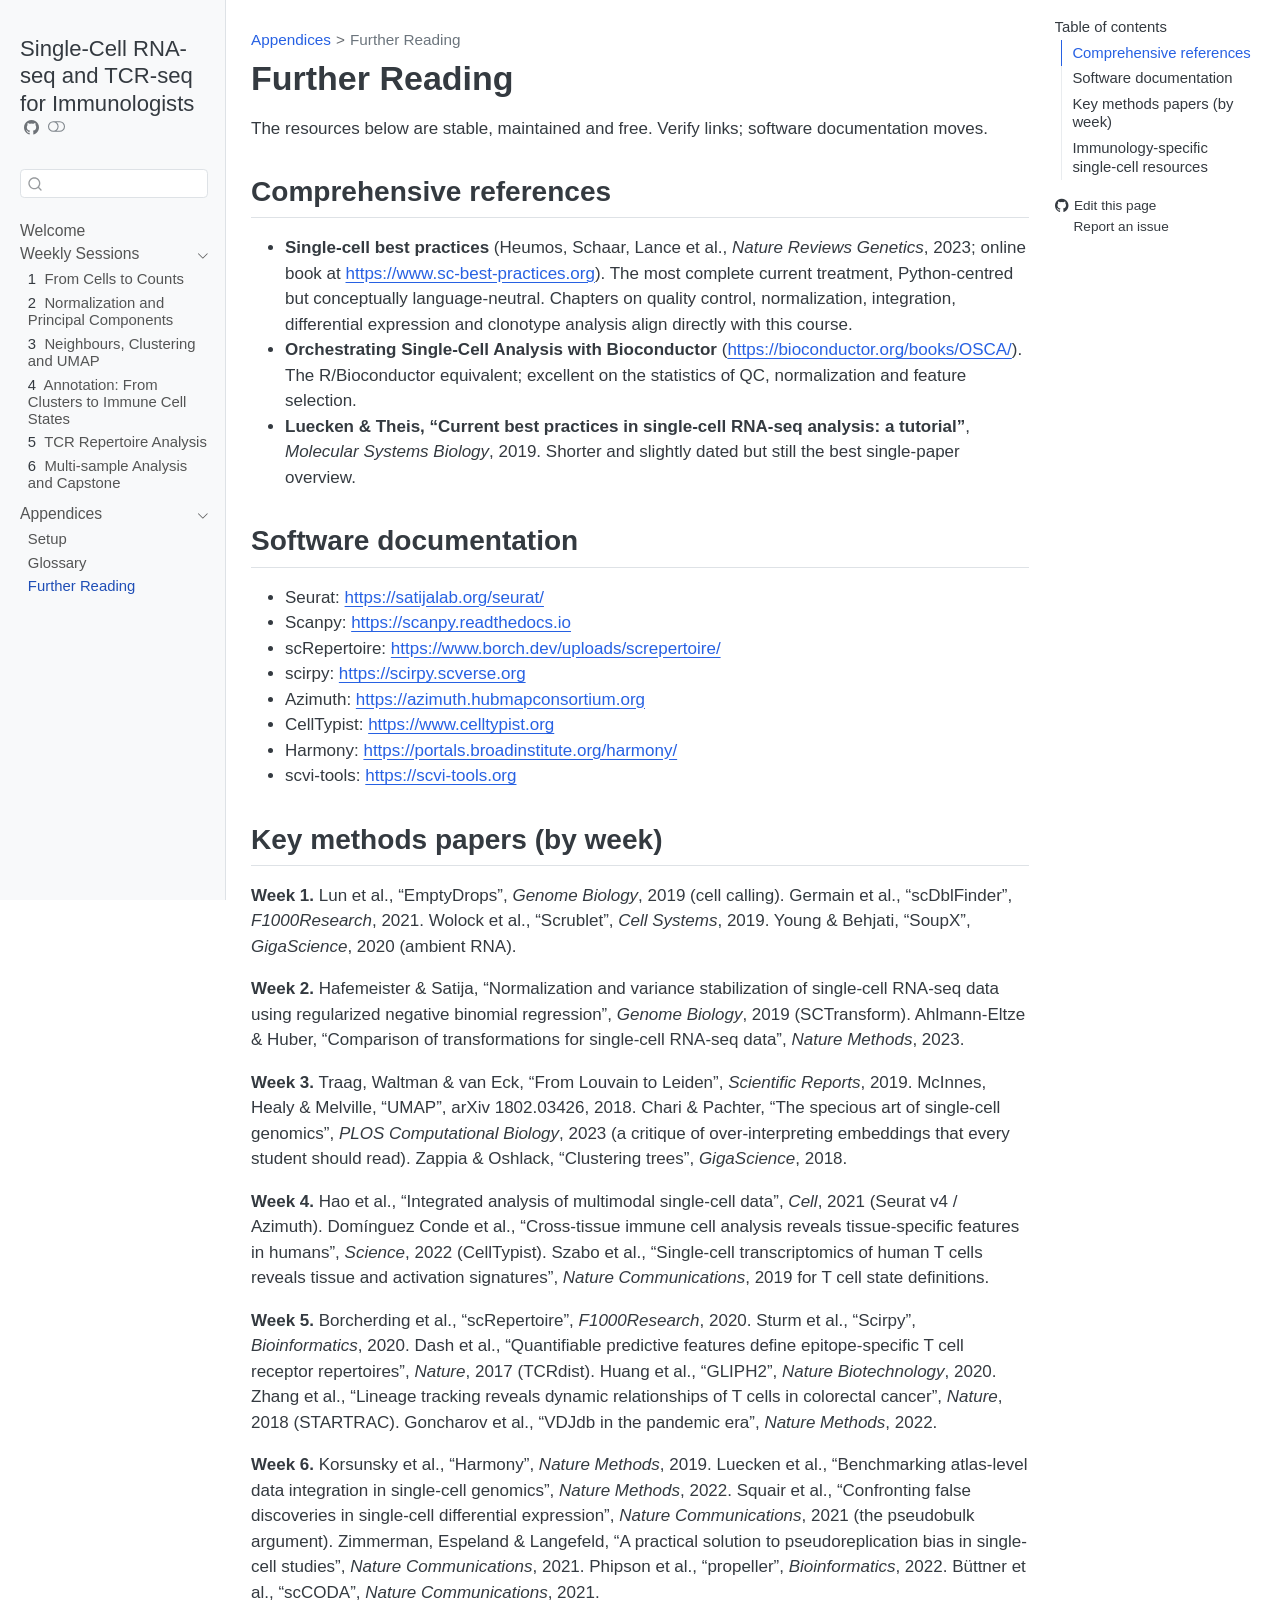
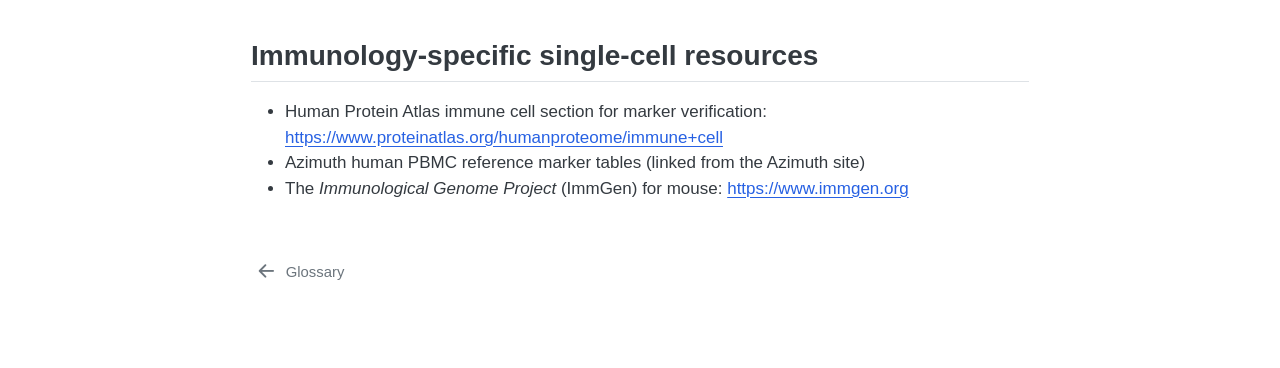
==== appendix/further-reading.html @ 572dcaf4 "Built site for gh-pages" ====
<!DOCTYPE html>
<html xmlns="http://www.w3.org/1999/xhtml" lang="en" xml:lang="en"><head>

<meta charset="utf-8">
<meta name="generator" content="quarto-1.10.18">

<meta name="viewport" content="width=device-width, initial-scale=1.0, user-scalable=yes">


<title>Further Reading – Single-Cell RNA-seq and TCR-seq for Immunologists</title>
<style>
/* Default styles provided by pandoc.
** See https://pandoc.org/MANUAL.html#variables-for-html for config info.
*/
span.smallcaps{font-variant: small-caps;}
div.columns{display: flex; gap: 1.5em;}
div.column{flex: auto;}
@media screen {
div.columns{gap: min(4vw, 1.5em);}
div.column{overflow-x: auto;}
}
div.hanging-indent{margin-left: 1.5em; text-indent: -1.5em;}
ul.task-list{list-style: none;}
ul.task-list li input[type="checkbox"] {
  width: 0.8em;
  margin: 0 0.8em 0.2em -1em; /* quarto-specific, see https://github.com/quarto-dev/quarto-cli/issues/4556 */ 
  vertical-align: middle;
}
</style>


<script src="../site_libs/quarto-nav/quarto-nav.js"></script>
<script src="../site_libs/quarto-nav/headroom.min.js"></script>
<script src="../site_libs/clipboard/clipboard.min.js"></script>
<script src="../site_libs/quarto-search/autocomplete.umd.js"></script>
<script src="../site_libs/quarto-search/fuse.min.js"></script>
<script src="../site_libs/quarto-search/quarto-search.js"></script>
<meta name="quarto:offset" content="../">
<link href="../appendix/glossary.html" rel="prev">
<script src="../site_libs/quarto-html/quarto.js" type="module"></script>
<script src="../site_libs/quarto-html/tabsets/tabsets.js" type="module"></script>
<script src="../site_libs/quarto-html/popper.min.js"></script>
<script src="../site_libs/quarto-html/tippy.umd.min.js"></script>
<script src="../site_libs/quarto-html/anchor.min.js"></script>
<link href="../site_libs/quarto-html/tippy.css" rel="stylesheet">
<link href="../site_libs/quarto-html/quarto-syntax-highlighting-64a204ab8560d761af7679ceaba22944.css" rel="stylesheet" class="quarto-color-scheme" id="quarto-text-highlighting-styles">
<link href="../site_libs/quarto-html/quarto-syntax-highlighting-dark-b85bc7c33db8c58e0ec93c3465666fed.css" rel="stylesheet" class="quarto-color-scheme quarto-color-alternate" id="quarto-text-highlighting-styles">
<link href="../site_libs/quarto-html/quarto-syntax-highlighting-64a204ab8560d761af7679ceaba22944.css" rel="stylesheet" class="quarto-color-scheme-extra" id="quarto-text-highlighting-styles">
<script src="../site_libs/bootstrap/bootstrap.min.js"></script>
<link href="../site_libs/bootstrap/bootstrap-icons.css" rel="stylesheet">
<link href="../site_libs/bootstrap/bootstrap-a7c133dbdb681b9925f99f0a4dd72014.min.css" rel="stylesheet" append-hash="true" class="quarto-color-scheme" id="quarto-bootstrap" data-mode="light">
<link href="../site_libs/bootstrap/bootstrap-dark-d61a377e5207762d35dd0696b58d29ac.min.css" rel="stylesheet" append-hash="true" class="quarto-color-scheme quarto-color-alternate" id="quarto-bootstrap" data-mode="dark">
<link href="../site_libs/bootstrap/bootstrap-a7c133dbdb681b9925f99f0a4dd72014.min.css" rel="stylesheet" append-hash="true" class="quarto-color-scheme-extra" id="quarto-bootstrap" data-mode="light">
<script id="quarto-search-options" type="application/json">{
  "location": "sidebar",
  "copy-button": false,
  "collapse-after": 3,
  "panel-placement": "start",
  "type": "textbox",
  "limit": 50,
  "keyboard-shortcut": [
    "f",
    "/",
    "s"
  ],
  "show-item-context": false,
  "language": {
    "search-no-results-text": "No results",
    "search-matching-documents-text": "matching documents",
    "search-copy-link-title": "Copy link to search",
    "search-hide-matches-text": "Hide additional matches",
    "search-more-match-text": "more match in this document",
    "search-more-matches-text": "more matches in this document",
    "search-clear-button-title": "Clear",
    "search-text-placeholder": "",
    "search-detached-cancel-button-title": "Cancel",
    "search-submit-button-title": "Submit",
    "search-label": "Search"
  }
}</script>


</head>

<body class="nav-sidebar docked quarto-light"><script id="quarto-html-before-body" type="application/javascript">
    const toggleBodyColorMode = (bsSheetEl) => {
      const mode = bsSheetEl.getAttribute("data-mode");
      const bodyEl = window.document.querySelector("body");
      if (mode === "dark") {
        bodyEl.classList.add("quarto-dark");
        bodyEl.classList.remove("quarto-light");
      } else {
        bodyEl.classList.add("quarto-light");
        bodyEl.classList.remove("quarto-dark");
      }
    }
    const toggleBodyColorPrimary = () => {
      const bsSheetEl = window.document.querySelector("link#quarto-bootstrap:not([rel=disabled-stylesheet])");
      if (bsSheetEl) {
        toggleBodyColorMode(bsSheetEl);
      }
    }
    const setColorSchemeToggle = (alternate) => {
      const toggles = window.document.querySelectorAll('.quarto-color-scheme-toggle');
      for (let i=0; i < toggles.length; i++) {
        const toggle = toggles[i];
        if (toggle) {
          if (alternate) {
            toggle.classList.add("alternate");
          } else {
            toggle.classList.remove("alternate");
          }
        }
      }
    };
    const toggleColorMode = (alternate) => {
      // Switch the stylesheets
      const primaryStylesheets = window.document.querySelectorAll('link.quarto-color-scheme:not(.quarto-color-alternate)');
      const alternateStylesheets = window.document.querySelectorAll('link.quarto-color-scheme.quarto-color-alternate');
      manageTransitions('#quarto-margin-sidebar .nav-link', false);
      if (alternate) {
        // note: dark is layered on light, we don't disable primary!
        enableStylesheet(alternateStylesheets);
        for (const sheetNode of alternateStylesheets) {
          if (sheetNode.id === "quarto-bootstrap") {
            toggleBodyColorMode(sheetNode);
          }
        }
      } else {
        disableStylesheet(alternateStylesheets);
        enableStylesheet(primaryStylesheets)
        toggleBodyColorPrimary();
      }
      manageTransitions('#quarto-margin-sidebar .nav-link', true);
      // Switch the toggles
      setColorSchemeToggle(alternate)
      // Hack to workaround the fact that safari doesn't
      // properly recolor the scrollbar when toggling (#1455)
      if (navigator.userAgent.indexOf('Safari') > 0 && navigator.userAgent.indexOf('Chrome') == -1) {
        manageTransitions("body", false);
        window.scrollTo(0, 1);
        setTimeout(() => {
          window.scrollTo(0, 0);
          manageTransitions("body", true);
        }, 40);
      }
    }
    const disableStylesheet = (stylesheets) => {
      for (let i=0; i < stylesheets.length; i++) {
        const stylesheet = stylesheets[i];
        stylesheet.rel = 'disabled-stylesheet';
      }
    }
    const enableStylesheet = (stylesheets) => {
      for (let i=0; i < stylesheets.length; i++) {
        const stylesheet = stylesheets[i];
        if(stylesheet.rel !== 'stylesheet') { // for Chrome, which will still FOUC without this check
          stylesheet.rel = 'stylesheet';
        }
      }
    }
    const manageTransitions = (selector, allowTransitions) => {
      const els = window.document.querySelectorAll(selector);
      for (let i=0; i < els.length; i++) {
        const el = els[i];
        if (allowTransitions) {
          el.classList.remove('notransition');
        } else {
          el.classList.add('notransition');
        }
      }
    }
    const isFileUrl = () => {
      return window.location.protocol === 'file:';
    }
    const hasAlternateSentinel = () => {
      let styleSentinel = getColorSchemeSentinel();
      if (styleSentinel !== null) {
        return styleSentinel === "alternate";
      } else {
        return false;
      }
    }
    const setStyleSentinel = (alternate) => {
      const value = alternate ? "alternate" : "default";
      if (!isFileUrl()) {
        window.localStorage.setItem("quarto-color-scheme", value);
      } else {
        localAlternateSentinel = value;
      }
    }
    const getColorSchemeSentinel = () => {
      if (!isFileUrl()) {
        const storageValue = window.localStorage.getItem("quarto-color-scheme");
        return storageValue != null ? storageValue : localAlternateSentinel;
      } else {
        return localAlternateSentinel;
      }
    }
    const toggleGiscusIfUsed = (isAlternate, darkModeDefault) => {
      const baseTheme = document.querySelector('#giscus-base-theme')?.value ?? 'light';
      const alternateTheme = document.querySelector('#giscus-alt-theme')?.value ?? 'dark';
      let newTheme = '';
      if(authorPrefersDark) {
        newTheme = isAlternate ? baseTheme : alternateTheme;
      } else {
        newTheme = isAlternate ? alternateTheme : baseTheme;
      }
      const changeGiscusTheme = () => {
        // From: https://github.com/giscus/giscus/issues/336
        const sendMessage = (message) => {
          const iframe = document.querySelector('iframe.giscus-frame');
          if (!iframe) return;
          iframe.contentWindow.postMessage({ giscus: message }, 'https://giscus.app');
        }
        sendMessage({
          setConfig: {
            theme: newTheme
          }
        });
      }
      const isGiscussLoaded = window.document.querySelector('iframe.giscus-frame') !== null;
      if (isGiscussLoaded) {
        changeGiscusTheme();
      }
    };
    const authorPrefersDark = false;
    const darkModeDefault = authorPrefersDark;
      document.querySelector('link#quarto-text-highlighting-styles.quarto-color-scheme-extra').rel = 'disabled-stylesheet';
      document.querySelector('link#quarto-bootstrap.quarto-color-scheme-extra').rel = 'disabled-stylesheet';
    let localAlternateSentinel = darkModeDefault ? 'alternate' : 'default';
    // Dark / light mode switch
    window.quartoToggleColorScheme = () => {
      // Read the current dark / light value
      let toAlternate = !hasAlternateSentinel();
      toggleColorMode(toAlternate);
      setStyleSentinel(toAlternate);
      toggleGiscusIfUsed(toAlternate, darkModeDefault);
      window.dispatchEvent(new Event('resize'));
    };
    // Switch to dark mode if need be
    if (hasAlternateSentinel()) {
      toggleColorMode(true);
    } else {
      toggleColorMode(false);
    }
  </script>

<div id="quarto-search-results"></div>
  <header id="quarto-header" class="headroom fixed-top">
  <nav class="quarto-secondary-nav">
    <div class="container-fluid d-flex">
      <button type="button" class="quarto-btn-toggle btn" data-bs-toggle="collapse" role="button" data-bs-target=".quarto-sidebar-collapse-item" aria-controls="quarto-sidebar" aria-expanded="false" aria-label="Toggle sidebar navigation" onclick="if (window.quartoToggleHeadroom) { window.quartoToggleHeadroom(); }">
        <i class="bi bi-layout-text-sidebar-reverse"></i>
      </button>
        <nav class="quarto-page-breadcrumbs" aria-label="breadcrumb"><ol class="breadcrumb"><li class="breadcrumb-item"><a href="../appendix/setup.html">Appendices</a></li><li class="breadcrumb-item"><a href="../appendix/further-reading.html">Further Reading</a></li></ol></nav>
        <a class="flex-grow-1" role="navigation" data-bs-toggle="collapse" data-bs-target=".quarto-sidebar-collapse-item" aria-controls="quarto-sidebar" aria-expanded="false" aria-label="Toggle sidebar navigation" onclick="if (window.quartoToggleHeadroom) { window.quartoToggleHeadroom(); }">      
        </a>
      <button type="button" class="btn quarto-search-button" aria-label="Search" onclick="window.quartoOpenSearch();">
        <i class="bi bi-search"></i>
      </button>
    </div>
  </nav>
</header>
<!-- content -->
<div id="quarto-content" class="quarto-container page-columns page-rows-contents page-layout-article">
<!-- sidebar -->
  <nav id="quarto-sidebar" class="sidebar collapse collapse-horizontal quarto-sidebar-collapse-item sidebar-navigation docked overflow-auto">
    <div class="pt-lg-2 mt-2 text-left sidebar-header">
    <div class="sidebar-title mb-0 py-0">
      <a href="../">Single-Cell RNA-seq and TCR-seq for Immunologists</a> 
        <div class="sidebar-tools-main">
    <a href="https://github.com/aezamora14/scRNA-immunology-course" title="Source Code" class="quarto-navigation-tool px-1" aria-label="Source Code"><i class="bi bi-github"></i></a>
  <a href="" class="quarto-color-scheme-toggle quarto-navigation-tool  px-1" onclick="window.quartoToggleColorScheme(); return false;" title="Toggle dark mode"><i class="bi"></i></a>
</div>
    </div>
      </div>
        <div class="mt-2 flex-shrink-0 align-items-center">
        <div class="sidebar-search">
        <div id="quarto-search" class="" title="Search"></div>
        </div>
        </div>
    <div class="sidebar-menu-container"> 
    <ul class="list-unstyled mt-1">
        <li class="sidebar-item">
  <div class="sidebar-item-container"> 
  <a href="../index.html" class="sidebar-item-text sidebar-link">
 <span class="menu-text">Welcome</span></a>
  </div>
</li>
        <li class="sidebar-item sidebar-item-section">
      <div class="sidebar-item-container"> 
            <a class="sidebar-item-text sidebar-link text-start" data-bs-toggle="collapse" data-bs-target="#quarto-sidebar-section-1" role="navigation" aria-expanded="true">
 <span class="menu-text">Weekly Sessions</span></a>
          <a class="sidebar-item-toggle text-start" data-bs-toggle="collapse" data-bs-target="#quarto-sidebar-section-1" role="navigation" aria-expanded="true" aria-label="Toggle section">
            <i class="bi bi-chevron-right ms-2"></i>
          </a> 
      </div>
      <ul id="quarto-sidebar-section-1" class="collapse list-unstyled sidebar-section depth1 show">  
          <li class="sidebar-item">
  <div class="sidebar-item-container"> 
  <a href="../chapters/01-from-cells-to-counts.html" class="sidebar-item-text sidebar-link">
 <span class="menu-text"><span class="chapter-number">1</span>&nbsp; <span class="chapter-title">From Cells to Counts</span></span></a>
  </div>
</li>
          <li class="sidebar-item">
  <div class="sidebar-item-container"> 
  <a href="../chapters/02-normalization-and-pca.html" class="sidebar-item-text sidebar-link">
 <span class="menu-text"><span class="chapter-number">2</span>&nbsp; <span class="chapter-title">Normalization and Principal Components</span></span></a>
  </div>
</li>
          <li class="sidebar-item">
  <div class="sidebar-item-container"> 
  <a href="../chapters/03-neighbors-clustering-umap.html" class="sidebar-item-text sidebar-link">
 <span class="menu-text"><span class="chapter-number">3</span>&nbsp; <span class="chapter-title">Neighbours, Clustering and UMAP</span></span></a>
  </div>
</li>
          <li class="sidebar-item">
  <div class="sidebar-item-container"> 
  <a href="../chapters/04-annotation.html" class="sidebar-item-text sidebar-link">
 <span class="menu-text"><span class="chapter-number">4</span>&nbsp; <span class="chapter-title">Annotation: From Clusters to Immune Cell States</span></span></a>
  </div>
</li>
          <li class="sidebar-item">
  <div class="sidebar-item-container"> 
  <a href="../chapters/05-tcr-repertoire.html" class="sidebar-item-text sidebar-link">
 <span class="menu-text"><span class="chapter-number">5</span>&nbsp; <span class="chapter-title">TCR Repertoire Analysis</span></span></a>
  </div>
</li>
          <li class="sidebar-item">
  <div class="sidebar-item-container"> 
  <a href="../chapters/06-multisample-and-capstone.html" class="sidebar-item-text sidebar-link">
 <span class="menu-text"><span class="chapter-number">6</span>&nbsp; <span class="chapter-title">Multi-sample Analysis and Capstone</span></span></a>
  </div>
</li>
      </ul>
  </li>
        <li class="sidebar-item sidebar-item-section">
      <div class="sidebar-item-container"> 
            <a class="sidebar-item-text sidebar-link text-start" data-bs-toggle="collapse" data-bs-target="#quarto-sidebar-section-2" role="navigation" aria-expanded="true">
 <span class="menu-text">Appendices</span></a>
          <a class="sidebar-item-toggle text-start" data-bs-toggle="collapse" data-bs-target="#quarto-sidebar-section-2" role="navigation" aria-expanded="true" aria-label="Toggle section">
            <i class="bi bi-chevron-right ms-2"></i>
          </a> 
      </div>
      <ul id="quarto-sidebar-section-2" class="collapse list-unstyled sidebar-section depth1 show">  
          <li class="sidebar-item">
  <div class="sidebar-item-container"> 
  <a href="../appendix/setup.html" class="sidebar-item-text sidebar-link">
 <span class="menu-text">Setup</span></a>
  </div>
</li>
          <li class="sidebar-item">
  <div class="sidebar-item-container"> 
  <a href="../appendix/glossary.html" class="sidebar-item-text sidebar-link">
 <span class="menu-text">Glossary</span></a>
  </div>
</li>
          <li class="sidebar-item">
  <div class="sidebar-item-container"> 
  <a href="../appendix/further-reading.html" class="sidebar-item-text sidebar-link active">
 <span class="menu-text">Further Reading</span></a>
  </div>
</li>
      </ul>
  </li>
    </ul>
    </div>
</nav>
<div id="quarto-sidebar-glass" class="quarto-sidebar-collapse-item" data-bs-toggle="collapse" data-bs-target=".quarto-sidebar-collapse-item"></div>
<!-- margin-sidebar -->
    <div id="quarto-margin-sidebar" class="sidebar margin-sidebar">
        <nav id="TOC" role="doc-toc" class="toc-active">
    <h2 id="toc-title">Table of contents</h2>
   
  <ul>
  <li><a href="#comprehensive-references" id="toc-comprehensive-references" class="nav-link active" data-scroll-target="#comprehensive-references">Comprehensive references</a></li>
  <li><a href="#software-documentation" id="toc-software-documentation" class="nav-link" data-scroll-target="#software-documentation">Software documentation</a></li>
  <li><a href="#key-methods-papers-by-week" id="toc-key-methods-papers-by-week" class="nav-link" data-scroll-target="#key-methods-papers-by-week">Key methods papers (by week)</a></li>
  <li><a href="#immunology-specific-single-cell-resources" id="toc-immunology-specific-single-cell-resources" class="nav-link" data-scroll-target="#immunology-specific-single-cell-resources">Immunology-specific single-cell resources</a></li>
  </ul>
<div class="toc-actions"><ul><li><a href="https://github.com/aezamora14/scRNA-immunology-course/edit/main/appendix/further-reading.qmd" class="toc-action"><i class="bi bi-github"></i>Edit this page</a></li><li><a href="https://github.com/aezamora14/scRNA-immunology-course/issues/new" class="toc-action"><i class="bi empty"></i>Report an issue</a></li></ul></div></nav>
    </div>
<!-- main -->
<main class="content" id="quarto-document-content">


<header id="title-block-header" class="quarto-title-block default"><nav class="quarto-page-breadcrumbs quarto-title-breadcrumbs d-none d-lg-block" aria-label="breadcrumb"><ol class="breadcrumb"><li class="breadcrumb-item"><a href="../appendix/setup.html">Appendices</a></li><li class="breadcrumb-item"><a href="../appendix/further-reading.html">Further Reading</a></li></ol></nav>
<div class="quarto-title">
<h1 class="title">Further Reading</h1>
</div>



<div class="quarto-title-meta">

    
  
    
  </div>
  


</header>


<p>The resources below are stable, maintained and free. Verify links; software documentation moves.</p>
<section id="comprehensive-references" class="level2">
<h2 class="anchored" data-anchor-id="comprehensive-references">Comprehensive references</h2>
<ul>
<li><strong>Single-cell best practices</strong> (Heumos, Schaar, Lance et al., <em>Nature Reviews Genetics</em>, 2023; online book at <a href="https://www.sc-best-practices.org" class="uri">https://www.sc-best-practices.org</a>). The most complete current treatment, Python-centred but conceptually language-neutral. Chapters on quality control, normalization, integration, differential expression and clonotype analysis align directly with this course.</li>
<li><strong>Orchestrating Single-Cell Analysis with Bioconductor</strong> (<a href="https://bioconductor.org/books/OSCA/" class="uri">https://bioconductor.org/books/OSCA/</a>). The R/Bioconductor equivalent; excellent on the statistics of QC, normalization and feature selection.</li>
<li><strong>Luecken &amp; Theis, “Current best practices in single-cell RNA-seq analysis: a tutorial”</strong>, <em>Molecular Systems Biology</em>, 2019. Shorter and slightly dated but still the best single-paper overview.</li>
</ul>
</section>
<section id="software-documentation" class="level2">
<h2 class="anchored" data-anchor-id="software-documentation">Software documentation</h2>
<ul>
<li>Seurat: <a href="https://satijalab.org/seurat/" class="uri">https://satijalab.org/seurat/</a></li>
<li>Scanpy: <a href="https://scanpy.readthedocs.io" class="uri">https://scanpy.readthedocs.io</a></li>
<li>scRepertoire: <a href="https://www.borch.dev/uploads/screpertoire/" class="uri">https://www.borch.dev/uploads/screpertoire/</a></li>
<li>scirpy: <a href="https://scirpy.scverse.org" class="uri">https://scirpy.scverse.org</a></li>
<li>Azimuth: <a href="https://azimuth.hubmapconsortium.org" class="uri">https://azimuth.hubmapconsortium.org</a></li>
<li>CellTypist: <a href="https://www.celltypist.org" class="uri">https://www.celltypist.org</a></li>
<li>Harmony: <a href="https://portals.broadinstitute.org/harmony/" class="uri">https://portals.broadinstitute.org/harmony/</a></li>
<li>scvi-tools: <a href="https://scvi-tools.org" class="uri">https://scvi-tools.org</a></li>
</ul>
</section>
<section id="key-methods-papers-by-week" class="level2">
<h2 class="anchored" data-anchor-id="key-methods-papers-by-week">Key methods papers (by week)</h2>
<p><strong>Week 1.</strong> Lun et al., “EmptyDrops”, <em>Genome Biology</em>, 2019 (cell calling). Germain et al., “scDblFinder”, <em>F1000Research</em>, 2021. Wolock et al., “Scrublet”, <em>Cell Systems</em>, 2019. Young &amp; Behjati, “SoupX”, <em>GigaScience</em>, 2020 (ambient RNA).</p>
<p><strong>Week 2.</strong> Hafemeister &amp; Satija, “Normalization and variance stabilization of single-cell RNA-seq data using regularized negative binomial regression”, <em>Genome Biology</em>, 2019 (SCTransform). Ahlmann-Eltze &amp; Huber, “Comparison of transformations for single-cell RNA-seq data”, <em>Nature Methods</em>, 2023.</p>
<p><strong>Week 3.</strong> Traag, Waltman &amp; van Eck, “From Louvain to Leiden”, <em>Scientific Reports</em>, 2019. McInnes, Healy &amp; Melville, “UMAP”, arXiv 1802.03426, 2018. Chari &amp; Pachter, “The specious art of single-cell genomics”, <em>PLOS Computational Biology</em>, 2023 (a critique of over-interpreting embeddings that every student should read). Zappia &amp; Oshlack, “Clustering trees”, <em>GigaScience</em>, 2018.</p>
<p><strong>Week 4.</strong> Hao et al., “Integrated analysis of multimodal single-cell data”, <em>Cell</em>, 2021 (Seurat v4 / Azimuth). Domínguez Conde et al., “Cross-tissue immune cell analysis reveals tissue-specific features in humans”, <em>Science</em>, 2022 (CellTypist). Szabo et al., “Single-cell transcriptomics of human T cells reveals tissue and activation signatures”, <em>Nature Communications</em>, 2019 for T cell state definitions.</p>
<p><strong>Week 5.</strong> Borcherding et al., “scRepertoire”, <em>F1000Research</em>, 2020. Sturm et al., “Scirpy”, <em>Bioinformatics</em>, 2020. Dash et al., “Quantifiable predictive features define epitope-specific T cell receptor repertoires”, <em>Nature</em>, 2017 (TCRdist). Huang et al., “GLIPH2”, <em>Nature Biotechnology</em>, 2020. Zhang et al., “Lineage tracking reveals dynamic relationships of T cells in colorectal cancer”, <em>Nature</em>, 2018 (STARTRAC). Goncharov et al., “VDJdb in the pandemic era”, <em>Nature Methods</em>, 2022.</p>
<p><strong>Week 6.</strong> Korsunsky et al., “Harmony”, <em>Nature Methods</em>, 2019. Luecken et al., “Benchmarking atlas-level data integration in single-cell genomics”, <em>Nature Methods</em>, 2022. Squair et al., “Confronting false discoveries in single-cell differential expression”, <em>Nature Communications</em>, 2021 (the pseudobulk argument). Zimmerman, Espeland &amp; Langefeld, “A practical solution to pseudoreplication bias in single-cell studies”, <em>Nature Communications</em>, 2021. Phipson et al., “propeller”, <em>Bioinformatics</em>, 2022. Büttner et al., “scCODA”, <em>Nature Communications</em>, 2021.</p>
</section>
<section id="immunology-specific-single-cell-resources" class="level2">
<h2 class="anchored" data-anchor-id="immunology-specific-single-cell-resources">Immunology-specific single-cell resources</h2>
<ul>
<li>Human Protein Atlas immune cell section for marker verification: <a href="https://www.proteinatlas.org/humanproteome/immune+cell" class="uri">https://www.proteinatlas.org/humanproteome/immune+cell</a></li>
<li>Azimuth human PBMC reference marker tables (linked from the Azimuth site)</li>
<li>The <em>Immunological Genome Project</em> (ImmGen) for mouse: <a href="https://www.immgen.org" class="uri">https://www.immgen.org</a></li>
</ul>


</section>

</main> <!-- /main -->
<script id="quarto-html-after-body" type="application/javascript">
  window.document.addEventListener("DOMContentLoaded", function (event) {
    // Ensure there is a toggle, if there isn't float one in the top right
    if (window.document.querySelector('.quarto-color-scheme-toggle') === null) {
      const a = window.document.createElement('a');
      a.classList.add('top-right');
      a.classList.add('quarto-color-scheme-toggle');
      a.href = "";
      a.onclick = function() { try { window.quartoToggleColorScheme(); } catch {} return false; };
      const i = window.document.createElement("i");
      i.classList.add('bi');
      a.appendChild(i);
      window.document.body.appendChild(a);
    }
    setColorSchemeToggle(hasAlternateSentinel())
    const icon = "";
    const anchorJS = new window.AnchorJS();
    anchorJS.options = {
      placement: 'right',
      icon: icon
    };
    anchorJS.add('.anchored');
    const isCodeAnnotation = (el) => {
      for (const clz of el.classList) {
        if (clz.startsWith('code-annotation-')) {                     
          return true;
        }
      }
      return false;
    }
    const onCopySuccess = function(e) {
      // button target
      const button = e.trigger;
      // don't keep focus
      button.blur();
      // flash "checked"
      button.classList.add('code-copy-button-checked');
      var currentTitle = button.getAttribute("title");
      button.setAttribute("title", "Copied!");
      let tooltip;
      if (window.bootstrap) {
        button.setAttribute("data-bs-toggle", "tooltip");
        button.setAttribute("data-bs-placement", "left");
        button.setAttribute("data-bs-title", "Copied!");
        tooltip = new bootstrap.Tooltip(button, 
          { trigger: "manual", 
            customClass: "code-copy-button-tooltip",
            offset: [0, -8]});
        tooltip.show();    
      }
      setTimeout(function() {
        if (tooltip) {
          tooltip.hide();
          button.removeAttribute("data-bs-title");
          button.removeAttribute("data-bs-toggle");
          button.removeAttribute("data-bs-placement");
        }
        button.setAttribute("title", currentTitle);
        button.classList.remove('code-copy-button-checked');
      }, 1000);
      // clear code selection
      e.clearSelection();
    }
    const getTextToCopy = function(trigger) {
      const outerScaffold = trigger.parentElement.cloneNode(true);
      const codeEl = outerScaffold.querySelector('code');
      for (const childEl of codeEl.children) {
        if (isCodeAnnotation(childEl)) {
          childEl.remove();
        }
      }
      return codeEl.innerText;
    }
    const clipboard = new window.ClipboardJS('.code-copy-button:not([data-in-quarto-modal])', {
      text: getTextToCopy
    });
    clipboard.on('success', onCopySuccess);
    if (window.document.getElementById('quarto-embedded-source-code-modal')) {
      const clipboardModal = new window.ClipboardJS('.code-copy-button[data-in-quarto-modal]', {
        text: getTextToCopy,
        container: window.document.getElementById('quarto-embedded-source-code-modal')
      });
      clipboardModal.on('success', onCopySuccess);
    }
      var localhostRegex = new RegExp(/^(?:http|https):\/\/localhost\:?[0-9]*\//);
      var mailtoRegex = new RegExp(/^mailto:/);
        var filterRegex = new RegExp('/' + window.location.host + '/');
      var isInternal = (href) => {
          return filterRegex.test(href) || localhostRegex.test(href) || mailtoRegex.test(href);
      }
      // Inspect non-navigation links and adorn them if external
     var links = window.document.querySelectorAll('a[href]:not(.nav-link):not(.navbar-brand):not(.toc-action):not(.sidebar-link):not(.sidebar-item-toggle):not(.pagination-link):not(.no-external):not([aria-hidden]):not(.dropdown-item):not(.quarto-navigation-tool):not(.about-link)');
      for (var i=0; i<links.length; i++) {
        const link = links[i];
        if (!isInternal(link.href)) {
          // undo the damage that might have been done by quarto-nav.js in the case of
          // links that we want to consider external
          if (link.dataset.originalHref !== undefined) {
            link.href = link.dataset.originalHref;
          }
            // target, if specified
            link.setAttribute("target", "_blank");
            if (link.getAttribute("rel") === null) {
              link.setAttribute("rel", "noopener");
            }
        }
      }
    function tippyHover(el, contentFn, onTriggerFn, onUntriggerFn) {
      const config = {
        allowHTML: true,
        maxWidth: 500,
        delay: 100,
        arrow: false,
        appendTo: function(el) {
            return el.parentElement;
        },
        interactive: true,
        interactiveBorder: 10,
        theme: 'quarto',
        placement: 'bottom-start',
      };
      if (contentFn) {
        config.content = contentFn;
      }
      if (onTriggerFn) {
        config.onTrigger = onTriggerFn;
      }
      if (onUntriggerFn) {
        config.onUntrigger = onUntriggerFn;
      }
      window.tippy(el, config); 
    }
    const noterefs = window.document.querySelectorAll('a[role="doc-noteref"]');
    for (var i=0; i<noterefs.length; i++) {
      const ref = noterefs[i];
      tippyHover(ref, function() {
        // use id or data attribute instead here
        let href = ref.getAttribute('data-footnote-href') || ref.getAttribute('href');
        try { href = new URL(href).hash; } catch {}
        const id = href.replace(/^#\/?/, "");
        const note = window.document.getElementById(id);
        if (note) {
          return note.innerHTML;
        } else {
          return "";
        }
      });
    }
    const xrefs = window.document.querySelectorAll('a.quarto-xref');
    const processXRef = (id, note) => {
      // Strip column container classes
      const stripColumnClz = (el) => {
        el.classList.remove("page-full", "page-columns");
        if (el.children) {
          for (const child of el.children) {
            stripColumnClz(child);
          }
        }
      }
      stripColumnClz(note)
      if (id === null || id.startsWith('sec-')) {
        // Special case sections, only their first couple elements
        const container = document.createElement("div");
        if (note.children && note.children.length > 2) {
          container.appendChild(note.children[0].cloneNode(true));
          for (let i = 1; i < note.children.length; i++) {
            const child = note.children[i];
            if (child.tagName === "P" && child.innerText === "") {
              continue;
            } else {
              container.appendChild(child.cloneNode(true));
              break;
            }
          }
          if (window.Quarto?.typesetMath) {
            window.Quarto.typesetMath(container);
          }
          return container.innerHTML
        } else {
          if (window.Quarto?.typesetMath) {
            window.Quarto.typesetMath(note);
          }
          return note.innerHTML;
        }
      } else {
        // Remove any anchor links if they are present
        const anchorLink = note.querySelector('a.anchorjs-link');
        if (anchorLink) {
          anchorLink.remove();
        }
        if (window.Quarto?.typesetMath) {
          window.Quarto.typesetMath(note);
        }
        if (note.classList.contains("callout")) {
          return note.outerHTML;
        } else {
          return note.innerHTML;
        }
      }
    }
    for (var i=0; i<xrefs.length; i++) {
      const xref = xrefs[i];
      tippyHover(xref, undefined, function(instance) {
        instance.disable();
        let url = xref.getAttribute('href');
        let hash = undefined; 
        if (url.startsWith('#')) {
          hash = url;
        } else {
          try { hash = new URL(url).hash; } catch {}
        }
        if (hash) {
          const id = hash.replace(/^#\/?/, "");
          const note = window.document.getElementById(id);
          if (note !== null) {
            try {
              const html = processXRef(id, note.cloneNode(true));
              instance.setContent(html);
            } finally {
              instance.enable();
              instance.show();
            }
          } else {
            // See if we can fetch this
            fetch(url.split('#')[0])
            .then(res => res.text())
            .then(html => {
              const parser = new DOMParser();
              const htmlDoc = parser.parseFromString(html, "text/html");
              const note = htmlDoc.getElementById(id);
              if (note !== null) {
                const html = processXRef(id, note);
                instance.setContent(html);
              } 
            }).finally(() => {
              instance.enable();
              instance.show();
            });
          }
        } else {
          // See if we can fetch a full url (with no hash to target)
          // This is a special case and we should probably do some content thinning / targeting
          fetch(url)
          .then(res => res.text())
          .then(html => {
            const parser = new DOMParser();
            const htmlDoc = parser.parseFromString(html, "text/html");
            const note = htmlDoc.querySelector('main.content');
            if (note !== null) {
              // This should only happen for chapter cross references
              // (since there is no id in the URL)
              // remove the first header
              if (note.children.length > 0 && note.children[0].tagName === "HEADER") {
                note.children[0].remove();
              }
              const html = processXRef(null, note);
              instance.setContent(html);
            } 
          }).finally(() => {
            instance.enable();
            instance.show();
          });
        }
      }, function(instance) {
      });
    }
        let selectedAnnoteEl;
        const selectorForAnnotation = ( cell, annotation) => {
          let cellAttr = 'data-code-cell="' + cell + '"';
          let lineAttr = 'data-code-annotation="' +  annotation + '"';
          const selector = 'span[' + cellAttr + '][' + lineAttr + ']';
          return selector;
        }
        const selectCodeLines = (annoteEl) => {
          const doc = window.document;
          const targetCell = annoteEl.getAttribute("data-target-cell");
          const targetAnnotation = annoteEl.getAttribute("data-target-annotation");
          const annoteSpan = window.document.querySelector(selectorForAnnotation(targetCell, targetAnnotation));
          const lines = annoteSpan.getAttribute("data-code-lines").split(",");
          const lineIds = lines.map((line) => {
            return targetCell + "-" + line;
          })
          let top = null;
          let height = null;
          let parent = null;
          if (lineIds.length > 0) {
              //compute the position of the single el (top and bottom and make a div)
              const el = window.document.getElementById(lineIds[0]);
              top = el.offsetTop;
              height = el.offsetHeight;
              parent = el.parentElement.parentElement;
            if (lineIds.length > 1) {
              const lastEl = window.document.getElementById(lineIds[lineIds.length - 1]);
              const bottom = lastEl.offsetTop + lastEl.offsetHeight;
              height = bottom - top;
            }
            if (top !== null && height !== null && parent !== null) {
              // cook up a div (if necessary) and position it 
              let div = window.document.getElementById("code-annotation-line-highlight");
              if (div === null) {
                div = window.document.createElement("div");
                div.setAttribute("id", "code-annotation-line-highlight");
                div.style.position = 'absolute';
                parent.appendChild(div);
              }
              div.style.top = top - 2 + "px";
              div.style.height = height + 4 + "px";
              div.style.left = 0;
              let gutterDiv = window.document.getElementById("code-annotation-line-highlight-gutter");
              if (gutterDiv === null) {
                gutterDiv = window.document.createElement("div");
                gutterDiv.setAttribute("id", "code-annotation-line-highlight-gutter");
                gutterDiv.style.position = 'absolute';
                const codeCell = window.document.getElementById(targetCell);
                const gutter = codeCell.querySelector('.code-annotation-gutter');
                gutter.appendChild(gutterDiv);
              }
              gutterDiv.style.top = top - 2 + "px";
              gutterDiv.style.height = height + 4 + "px";
            }
            selectedAnnoteEl = annoteEl;
          }
        };
        const unselectCodeLines = () => {
          const elementsIds = ["code-annotation-line-highlight", "code-annotation-line-highlight-gutter"];
          elementsIds.forEach((elId) => {
            const div = window.document.getElementById(elId);
            if (div) {
              div.remove();
            }
          });
          selectedAnnoteEl = undefined;
        };
          // Handle positioning of the toggle
      window.addEventListener(
        "resize",
        throttle(() => {
          elRect = undefined;
          if (selectedAnnoteEl) {
            selectCodeLines(selectedAnnoteEl);
          }
        }, 10)
      );
      function throttle(fn, ms) {
      let throttle = false;
      let timer;
        return (...args) => {
          if(!throttle) { // first call gets through
              fn.apply(this, args);
              throttle = true;
          } else { // all the others get throttled
              if(timer) clearTimeout(timer); // cancel #2
              timer = setTimeout(() => {
                fn.apply(this, args);
                timer = throttle = false;
              }, ms);
          }
        };
      }
        // Attach click handler to the DT
        const annoteDls = window.document.querySelectorAll('dt[data-target-cell]');
        for (const annoteDlNode of annoteDls) {
          annoteDlNode.addEventListener('click', (event) => {
            const clickedEl = event.target;
            if (clickedEl !== selectedAnnoteEl) {
              unselectCodeLines();
              const activeEl = window.document.querySelector('dt[data-target-cell].code-annotation-active');
              if (activeEl) {
                activeEl.classList.remove('code-annotation-active');
              }
              selectCodeLines(clickedEl);
              clickedEl.classList.add('code-annotation-active');
            } else {
              // Unselect the line
              unselectCodeLines();
              clickedEl.classList.remove('code-annotation-active');
            }
          });
        }
    const findCites = (el) => {
      const parentEl = el.parentElement;
      if (parentEl) {
        const cites = parentEl.dataset.cites;
        if (cites) {
          return {
            el,
            cites: cites.split(' ')
          };
        } else {
          return findCites(el.parentElement)
        }
      } else {
        return undefined;
      }
    };
    var bibliorefs = window.document.querySelectorAll('a[role="doc-biblioref"]');
    for (var i=0; i<bibliorefs.length; i++) {
      const ref = bibliorefs[i];
      const citeInfo = findCites(ref);
      if (citeInfo) {
        tippyHover(citeInfo.el, function() {
          var popup = window.document.createElement('div');
          citeInfo.cites.forEach(function(cite) {
            var citeDiv = window.document.createElement('div');
            citeDiv.classList.add('hanging-indent');
            citeDiv.classList.add('csl-entry');
            var biblioDiv = window.document.getElementById('ref-' + cite);
            if (biblioDiv) {
              citeDiv.innerHTML = biblioDiv.innerHTML;
            }
            popup.appendChild(citeDiv);
          });
          return popup.innerHTML;
        });
      }
    }
  });
  </script>
<nav class="page-navigation">
  <div class="nav-page nav-page-previous">
      <a href="../appendix/glossary.html" class="pagination-link" aria-label="Glossary">
        <i class="bi bi-arrow-left-short"></i> <span class="nav-page-text">Glossary</span>
      </a>          
  </div>
  <div class="nav-page nav-page-next">
  </div>
</nav>
</div> <!-- /content -->




<footer class="footer"><div class="nav-footer"><div class="nav-footer-center"><div class="toc-actions d-sm-block d-md-none"><ul><li><a href="https://github.com/aezamora14/scRNA-immunology-course/edit/main/appendix/further-reading.qmd" class="toc-action"><i class="bi bi-github"></i>Edit this page</a></li><li><a href="https://github.com/aezamora14/scRNA-immunology-course/issues/new" class="toc-action"><i class="bi empty"></i>Report an issue</a></li></ul></div></div></div></footer></body></html>
---- site_libs/quarto-html/tippy.css ----
.tippy-box[data-animation=fade][data-state=hidden]{opacity:0}[data-tippy-root]{max-width:calc(100vw - 10px)}.tippy-box{position:relative;background-color:#333;color:#fff;border-radius:4px;font-size:14px;line-height:1.4;white-space:normal;outline:0;transition-property:transform,visibility,opacity}.tippy-box[data-placement^=top]>.tippy-arrow{bottom:0}.tippy-box[data-placement^=top]>.tippy-arrow:before{bottom:-7px;left:0;border-width:8px 8px 0;border-top-color:initial;transform-origin:center top}.tippy-box[data-placement^=bottom]>.tippy-arrow{top:0}.tippy-box[data-placement^=bottom]>.tippy-arrow:before{top:-7px;left:0;border-width:0 8px 8px;border-bottom-color:initial;transform-origin:center bottom}.tippy-box[data-placement^=left]>.tippy-arrow{right:0}.tippy-box[data-placement^=left]>.tippy-arrow:before{border-width:8px 0 8px 8px;border-left-color:initial;right:-7px;transform-origin:center left}.tippy-box[data-placement^=right]>.tippy-arrow{left:0}.tippy-box[data-placement^=right]>.tippy-arrow:before{left:-7px;border-width:8px 8px 8px 0;border-right-color:initial;transform-origin:center right}.tippy-box[data-inertia][data-state=visible]{transition-timing-function:cubic-bezier(.54,1.5,.38,1.11)}.tippy-arrow{width:16px;height:16px;color:#333}.tippy-arrow:before{content:"";position:absolute;border-color:transparent;border-style:solid}.tippy-content{position:relative;padding:5px 9px;z-index:1}
---- site_libs/quarto-html/quarto-syntax-highlighting-64a204ab8560d761af7679ceaba22944.css ----
/* quarto syntax highlight colors */
:root {
  --quarto-hl-ot-color: #003B4F;
  --quarto-hl-at-color: #657422;
  --quarto-hl-ss-color: #20794D;
  --quarto-hl-an-color: #5E5E5E;
  --quarto-hl-fu-color: #4758AB;
  --quarto-hl-st-color: #20794D;
  --quarto-hl-cf-color: #003B4F;
  --quarto-hl-op-color: #5E5E5E;
  --quarto-hl-er-color: #AD0000;
  --quarto-hl-bn-color: #AD0000;
  --quarto-hl-al-color: #AD0000;
  --quarto-hl-va-color: #111111;
  --quarto-hl-bu-color: inherit;
  --quarto-hl-ex-color: inherit;
  --quarto-hl-pp-color: #AD0000;
  --quarto-hl-in-color: #5E5E5E;
  --quarto-hl-vs-color: #20794D;
  --quarto-hl-wa-color: #5E5E5E;
  --quarto-hl-do-color: #5E5E5E;
  --quarto-hl-im-color: #00769E;
  --quarto-hl-ch-color: #20794D;
  --quarto-hl-dt-color: #AD0000;
  --quarto-hl-fl-color: #AD0000;
  --quarto-hl-co-color: #5E5E5E;
  --quarto-hl-cv-color: #5E5E5E;
  --quarto-hl-cn-color: #8f5902;
  --quarto-hl-sc-color: #5E5E5E;
  --quarto-hl-dv-color: #AD0000;
  --quarto-hl-kw-color: #003B4F;
}

/* other quarto variables */
:root {
  --quarto-font-monospace: SFMono-Regular, Menlo, Monaco, Consolas, "Liberation Mono", "Courier New", monospace;
}

/* syntax highlight based on Pandoc's rules */
pre > code.sourceCode > span {
  color: #003B4F;
}

code.sourceCode > span {
  color: #003B4F;
}

div.sourceCode,
div.sourceCode pre.sourceCode {
  color: #003B4F;
}

/* Normal */
code span {
  color: #003B4F;
}

/* Alert */
code span.al {
  color: #AD0000;
  font-style: inherit;
}

/* Annotation */
code span.an {
  color: #5E5E5E;
  font-style: inherit;
}

/* Attribute */
code span.at {
  color: #657422;
  font-style: inherit;
}

/* BaseN */
code span.bn {
  color: #AD0000;
  font-style: inherit;
}

/* BuiltIn */
code span.bu {
  font-style: inherit;
}

/* ControlFlow */
code span.cf {
  color: #003B4F;
  font-weight: bold;
  font-style: inherit;
}

/* Char */
code span.ch {
  color: #20794D;
  font-style: inherit;
}

/* Constant */
code span.cn {
  color: #8f5902;
  font-style: inherit;
}

/* Comment */
code span.co {
  color: #5E5E5E;
  font-style: inherit;
}

/* CommentVar */
code span.cv {
  color: #5E5E5E;
  font-style: italic;
}

/* Documentation */
code span.do {
  color: #5E5E5E;
  font-style: italic;
}

/* DataType */
code span.dt {
  color: #AD0000;
  font-style: inherit;
}

/* DecVal */
code span.dv {
  color: #AD0000;
  font-style: inherit;
}

/* Error */
code span.er {
  color: #AD0000;
  font-style: inherit;
}

/* Extension */
code span.ex {
  font-style: inherit;
}

/* Float */
code span.fl {
  color: #AD0000;
  font-style: inherit;
}

/* Function */
code span.fu {
  color: #4758AB;
  font-style: inherit;
}

/* Import */
code span.im {
  color: #00769E;
  font-style: inherit;
}

/* Information */
code span.in {
  color: #5E5E5E;
  font-style: inherit;
}

/* Keyword */
code span.kw {
  color: #003B4F;
  font-weight: bold;
  font-style: inherit;
}

/* Operator */
code span.op {
  color: #5E5E5E;
  font-style: inherit;
}

/* Other */
code span.ot {
  color: #003B4F;
  font-style: inherit;
}

/* Preprocessor */
code span.pp {
  color: #AD0000;
  font-style: inherit;
}

/* SpecialChar */
code span.sc {
  color: #5E5E5E;
  font-style: inherit;
}

/* SpecialString */
code span.ss {
  color: #20794D;
  font-style: inherit;
}

/* String */
code span.st {
  color: #20794D;
  font-style: inherit;
}

/* Variable */
code span.va {
  color: #111111;
  font-style: inherit;
}

/* VerbatimString */
code span.vs {
  color: #20794D;
  font-style: inherit;
}

/* Warning */
code span.wa {
  color: #5E5E5E;
  font-style: italic;
}

.prevent-inlining {
  content: "</";
}

/*# sourceMappingURL=9d8d5bb603a83b8298b89080a598c93b.css.map */
---- site_libs/quarto-html/quarto-syntax-highlighting-dark-b85bc7c33db8c58e0ec93c3465666fed.css ----
/* quarto syntax highlight colors */
:root {
  --quarto-hl-al-color: #f07178;
  --quarto-hl-an-color: #d4d0ab;
  --quarto-hl-at-color: #00e0e0;
  --quarto-hl-bn-color: #d4d0ab;
  --quarto-hl-bu-color: #abe338;
  --quarto-hl-ch-color: #abe338;
  --quarto-hl-co-color: #f8f8f2;
  --quarto-hl-cv-color: #ffd700;
  --quarto-hl-cn-color: #ffd700;
  --quarto-hl-cf-color: #ffa07a;
  --quarto-hl-dt-color: #ffa07a;
  --quarto-hl-dv-color: #d4d0ab;
  --quarto-hl-do-color: #f8f8f2;
  --quarto-hl-er-color: #f07178;
  --quarto-hl-ex-color: #00e0e0;
  --quarto-hl-fl-color: #d4d0ab;
  --quarto-hl-fu-color: #ffa07a;
  --quarto-hl-im-color: #abe338;
  --quarto-hl-in-color: #d4d0ab;
  --quarto-hl-kw-color: #ffa07a;
  --quarto-hl-op-color: #ffa07a;
  --quarto-hl-ot-color: #00e0e0;
  --quarto-hl-pp-color: #dcc6e0;
  --quarto-hl-re-color: #00e0e0;
  --quarto-hl-sc-color: #abe338;
  --quarto-hl-ss-color: #abe338;
  --quarto-hl-st-color: #abe338;
  --quarto-hl-va-color: #00e0e0;
  --quarto-hl-vs-color: #abe338;
  --quarto-hl-wa-color: #dcc6e0;
}

/* other quarto variables */
:root {
  --quarto-font-monospace: SFMono-Regular, Menlo, Monaco, Consolas, "Liberation Mono", "Courier New", monospace;
}

/* syntax highlight based on Pandoc's rules */
pre > code.sourceCode > span {
  color: #f8f8f2;
}

code.sourceCode > span {
  color: #f8f8f2;
}

div.sourceCode,
div.sourceCode pre.sourceCode {
  color: #f8f8f2;
}

/* Normal */
code span {
  color: #f8f8f2;
}

/* Alert */
code span.al {
  color: #f07178;
}

/* Annotation */
code span.an {
  color: #d4d0ab;
}

/* Attribute */
code span.at {
  color: #00e0e0;
}

/* BaseN */
code span.bn {
  color: #d4d0ab;
}

/* BuiltIn */
code span.bu {
  color: #abe338;
}

/* ControlFlow */
code span.cf {
  font-weight: bold;
  color: #ffa07a;
}

/* Char */
code span.ch {
  color: #abe338;
}

/* Constant */
code span.cn {
  color: #ffd700;
}

/* Comment */
code span.co {
  font-style: italic;
  color: #f8f8f2;
}

/* CommentVar */
code span.cv {
  color: #ffd700;
}

/* Documentation */
code span.do {
  color: #f8f8f2;
}

/* DataType */
code span.dt {
  color: #ffa07a;
}

/* DecVal */
code span.dv {
  color: #d4d0ab;
}

/* Error */
code span.er {
  color: #f07178;
  text-decoration: underline;
}

/* Extension */
code span.ex {
  font-weight: bold;
  color: #00e0e0;
}

/* Float */
code span.fl {
  color: #d4d0ab;
}

/* Function */
code span.fu {
  color: #ffa07a;
}

/* Import */
code span.im {
  color: #abe338;
}

/* Information */
code span.in {
  color: #d4d0ab;
}

/* Keyword */
code span.kw {
  font-weight: bold;
  color: #ffa07a;
}

/* Operator */
code span.op {
  color: #ffa07a;
}

/* Other */
code span.ot {
  color: #00e0e0;
}

/* Preprocessor */
code span.pp {
  color: #dcc6e0;
}

/* RegionMarker */
code span.re {
  background-color: #f8f8f2;
  color: #00e0e0;
}

/* SpecialChar */
code span.sc {
  color: #abe338;
}

/* SpecialString */
code span.ss {
  color: #abe338;
}

/* String */
code span.st {
  color: #abe338;
}

/* Variable */
code span.va {
  color: #00e0e0;
}

/* VerbatimString */
code span.vs {
  color: #abe338;
}

/* Warning */
code span.wa {
  color: #dcc6e0;
}

.prevent-inlining {
  content: "</";
}

/*# sourceMappingURL=4ed8f1090dec6531da29ab00902aa718.css.map */
---- site_libs/quarto-html/quarto-syntax-highlighting-64a204ab8560d761af7679ceaba22944.css ----
/* quarto syntax highlight colors */
:root {
  --quarto-hl-ot-color: #003B4F;
  --quarto-hl-at-color: #657422;
  --quarto-hl-ss-color: #20794D;
  --quarto-hl-an-color: #5E5E5E;
  --quarto-hl-fu-color: #4758AB;
  --quarto-hl-st-color: #20794D;
  --quarto-hl-cf-color: #003B4F;
  --quarto-hl-op-color: #5E5E5E;
  --quarto-hl-er-color: #AD0000;
  --quarto-hl-bn-color: #AD0000;
  --quarto-hl-al-color: #AD0000;
  --quarto-hl-va-color: #111111;
  --quarto-hl-bu-color: inherit;
  --quarto-hl-ex-color: inherit;
  --quarto-hl-pp-color: #AD0000;
  --quarto-hl-in-color: #5E5E5E;
  --quarto-hl-vs-color: #20794D;
  --quarto-hl-wa-color: #5E5E5E;
  --quarto-hl-do-color: #5E5E5E;
  --quarto-hl-im-color: #00769E;
  --quarto-hl-ch-color: #20794D;
  --quarto-hl-dt-color: #AD0000;
  --quarto-hl-fl-color: #AD0000;
  --quarto-hl-co-color: #5E5E5E;
  --quarto-hl-cv-color: #5E5E5E;
  --quarto-hl-cn-color: #8f5902;
  --quarto-hl-sc-color: #5E5E5E;
  --quarto-hl-dv-color: #AD0000;
  --quarto-hl-kw-color: #003B4F;
}

/* other quarto variables */
:root {
  --quarto-font-monospace: SFMono-Regular, Menlo, Monaco, Consolas, "Liberation Mono", "Courier New", monospace;
}

/* syntax highlight based on Pandoc's rules */
pre > code.sourceCode > span {
  color: #003B4F;
}

code.sourceCode > span {
  color: #003B4F;
}

div.sourceCode,
div.sourceCode pre.sourceCode {
  color: #003B4F;
}

/* Normal */
code span {
  color: #003B4F;
}

/* Alert */
code span.al {
  color: #AD0000;
  font-style: inherit;
}

/* Annotation */
code span.an {
  color: #5E5E5E;
  font-style: inherit;
}

/* Attribute */
code span.at {
  color: #657422;
  font-style: inherit;
}

/* BaseN */
code span.bn {
  color: #AD0000;
  font-style: inherit;
}

/* BuiltIn */
code span.bu {
  font-style: inherit;
}

/* ControlFlow */
code span.cf {
  color: #003B4F;
  font-weight: bold;
  font-style: inherit;
}

/* Char */
code span.ch {
  color: #20794D;
  font-style: inherit;
}

/* Constant */
code span.cn {
  color: #8f5902;
  font-style: inherit;
}

/* Comment */
code span.co {
  color: #5E5E5E;
  font-style: inherit;
}

/* CommentVar */
code span.cv {
  color: #5E5E5E;
  font-style: italic;
}

/* Documentation */
code span.do {
  color: #5E5E5E;
  font-style: italic;
}

/* DataType */
code span.dt {
  color: #AD0000;
  font-style: inherit;
}

/* DecVal */
code span.dv {
  color: #AD0000;
  font-style: inherit;
}

/* Error */
code span.er {
  color: #AD0000;
  font-style: inherit;
}

/* Extension */
code span.ex {
  font-style: inherit;
}

/* Float */
code span.fl {
  color: #AD0000;
  font-style: inherit;
}

/* Function */
code span.fu {
  color: #4758AB;
  font-style: inherit;
}

/* Import */
code span.im {
  color: #00769E;
  font-style: inherit;
}

/* Information */
code span.in {
  color: #5E5E5E;
  font-style: inherit;
}

/* Keyword */
code span.kw {
  color: #003B4F;
  font-weight: bold;
  font-style: inherit;
}

/* Operator */
code span.op {
  color: #5E5E5E;
  font-style: inherit;
}

/* Other */
code span.ot {
  color: #003B4F;
  font-style: inherit;
}

/* Preprocessor */
code span.pp {
  color: #AD0000;
  font-style: inherit;
}

/* SpecialChar */
code span.sc {
  color: #5E5E5E;
  font-style: inherit;
}

/* SpecialString */
code span.ss {
  color: #20794D;
  font-style: inherit;
}

/* String */
code span.st {
  color: #20794D;
  font-style: inherit;
}

/* Variable */
code span.va {
  color: #111111;
  font-style: inherit;
}

/* VerbatimString */
code span.vs {
  color: #20794D;
  font-style: inherit;
}

/* Warning */
code span.wa {
  color: #5E5E5E;
  font-style: italic;
}

.prevent-inlining {
  content: "</";
}

/*# sourceMappingURL=9d8d5bb603a83b8298b89080a598c93b.css.map */
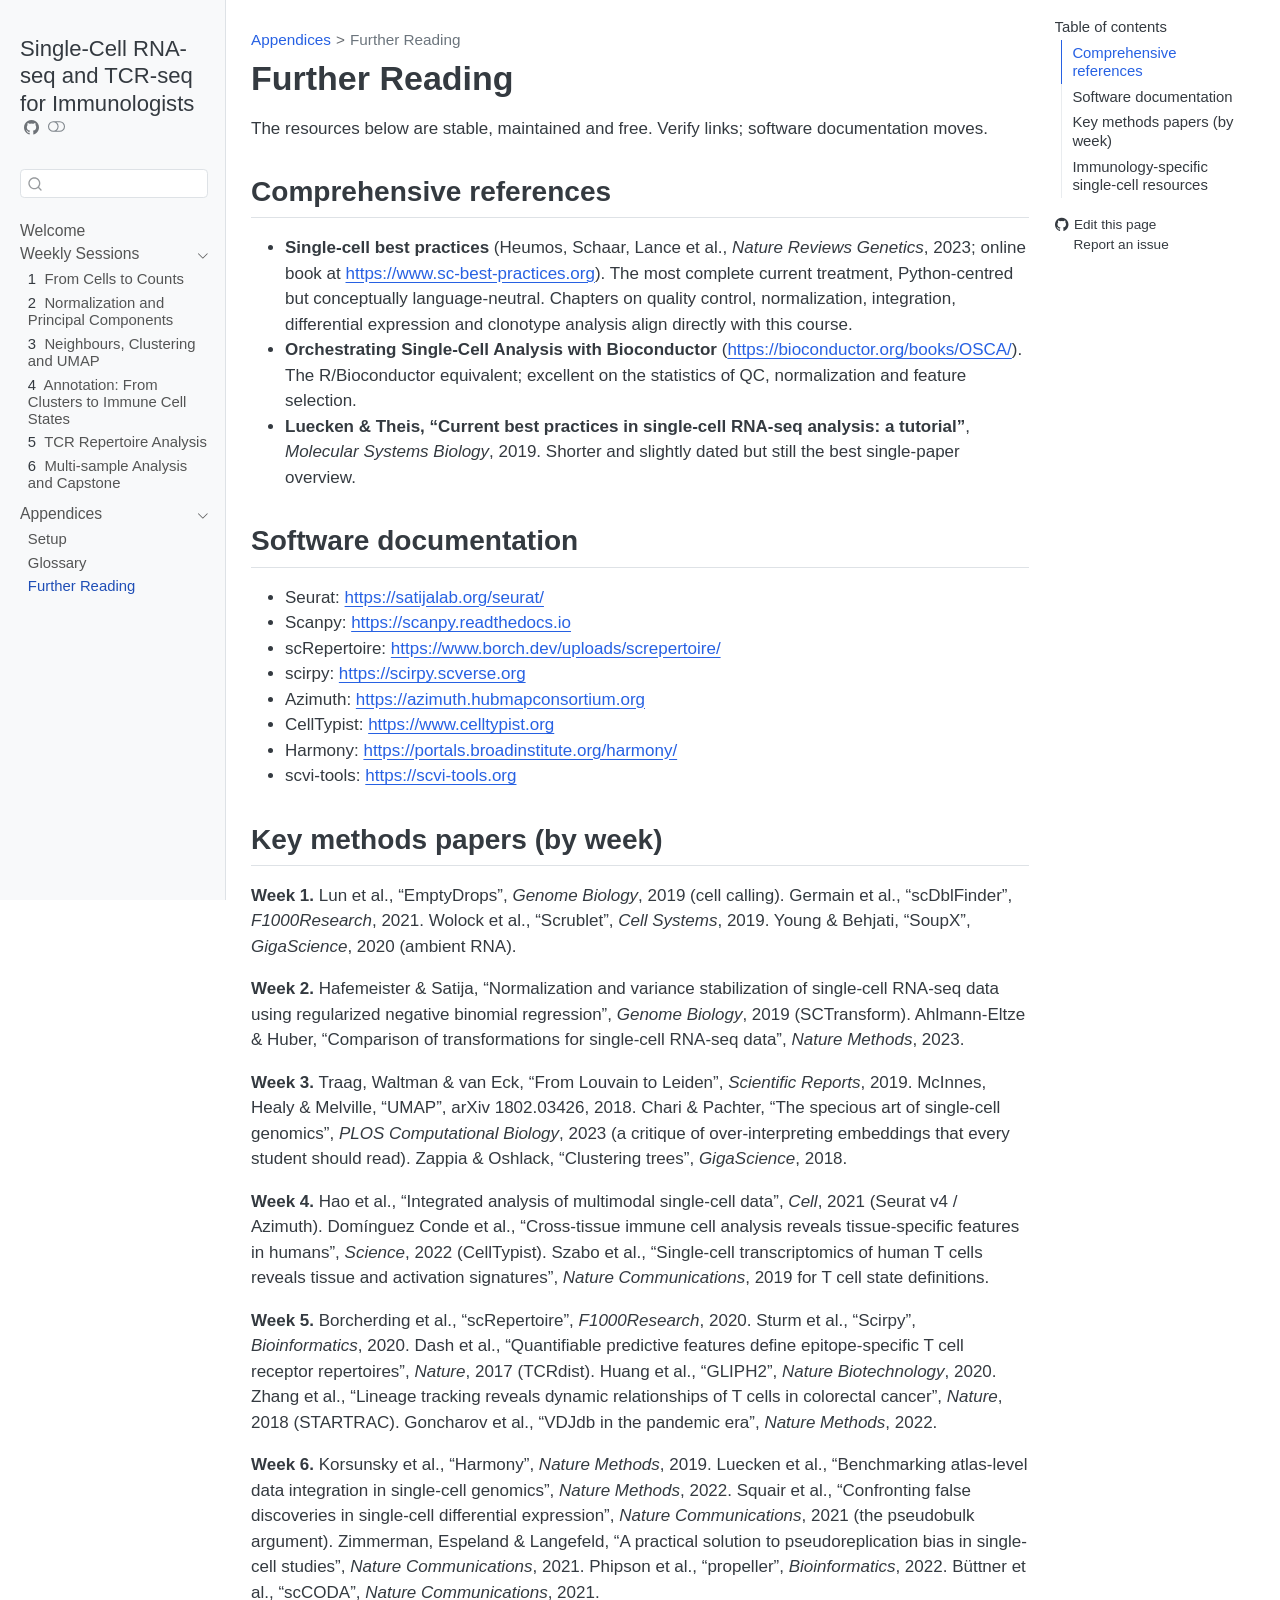
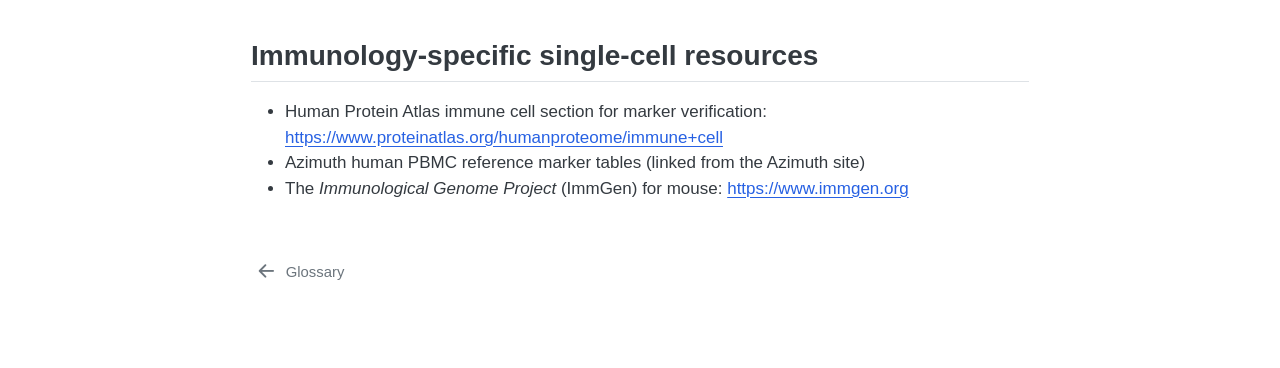
==== commit 369caceb: "Built site for gh-pages" ====
--- a/appendix/further-reading.html
+++ b/appendix/further-reading.html
@@ -2,7 +2,7 @@
 <html xmlns="http://www.w3.org/1999/xhtml" lang="en" xml:lang="en"><head>
 
 <meta charset="utf-8">
-<meta name="generator" content="quarto-1.10.18">
+<meta name="generator" content="quarto-1.11.9">
 
 <meta name="viewport" content="width=device-width, initial-scale=1.0, user-scalable=yes">
 
@@ -39,18 +39,19 @@
 <link href="../appendix/glossary.html" rel="prev">
 <script src="../site_libs/quarto-html/quarto.js" type="module"></script>
 <script src="../site_libs/quarto-html/tabsets/tabsets.js" type="module"></script>
+<script src="../site_libs/quarto-html/scrollable-regions/scrollable-regions.js" type="module"></script>
 <script src="../site_libs/quarto-html/popper.min.js"></script>
 <script src="../site_libs/quarto-html/tippy.umd.min.js"></script>
 <script src="../site_libs/quarto-html/anchor.min.js"></script>
 <link href="../site_libs/quarto-html/tippy.css" rel="stylesheet">
-<link href="../site_libs/quarto-html/quarto-syntax-highlighting-64a204ab8560d761af7679ceaba22944.css" rel="stylesheet" class="quarto-color-scheme" id="quarto-text-highlighting-styles">
-<link href="../site_libs/quarto-html/quarto-syntax-highlighting-dark-b85bc7c33db8c58e0ec93c3465666fed.css" rel="stylesheet" class="quarto-color-scheme quarto-color-alternate" id="quarto-text-highlighting-styles">
-<link href="../site_libs/quarto-html/quarto-syntax-highlighting-64a204ab8560d761af7679ceaba22944.css" rel="stylesheet" class="quarto-color-scheme-extra" id="quarto-text-highlighting-styles">
+<link href="../site_libs/quarto-html/quarto-syntax-highlighting-63b5708e65d6cd79cd7618c58d0c21e7.css" rel="stylesheet" class="quarto-color-scheme" id="quarto-text-highlighting-styles">
+<link href="../site_libs/quarto-html/quarto-syntax-highlighting-dark-447e42e69aaa9833c0ba1b986f430b20.css" rel="stylesheet" class="quarto-color-scheme quarto-color-alternate" id="quarto-text-highlighting-styles">
+<link href="../site_libs/quarto-html/quarto-syntax-highlighting-63b5708e65d6cd79cd7618c58d0c21e7.css" rel="stylesheet" class="quarto-color-scheme-extra" id="quarto-text-highlighting-styles">
 <script src="../site_libs/bootstrap/bootstrap.min.js"></script>
 <link href="../site_libs/bootstrap/bootstrap-icons.css" rel="stylesheet">
-<link href="../site_libs/bootstrap/bootstrap-a7c133dbdb681b9925f99f0a4dd72014.min.css" rel="stylesheet" append-hash="true" class="quarto-color-scheme" id="quarto-bootstrap" data-mode="light">
-<link href="../site_libs/bootstrap/bootstrap-dark-d61a377e5207762d35dd0696b58d29ac.min.css" rel="stylesheet" append-hash="true" class="quarto-color-scheme quarto-color-alternate" id="quarto-bootstrap" data-mode="dark">
-<link href="../site_libs/bootstrap/bootstrap-a7c133dbdb681b9925f99f0a4dd72014.min.css" rel="stylesheet" append-hash="true" class="quarto-color-scheme-extra" id="quarto-bootstrap" data-mode="light">
+<link href="../site_libs/bootstrap/bootstrap-a14ddb716205d37b0cd7ddc1c0d5f8e2.min.css" rel="stylesheet" append-hash="true" class="quarto-color-scheme" id="quarto-bootstrap" data-mode="light">
+<link href="../site_libs/bootstrap/bootstrap-dark-7f333f7748f914eda9c98d44bee5325d.min.css" rel="stylesheet" append-hash="true" class="quarto-color-scheme quarto-color-alternate" id="quarto-bootstrap" data-mode="dark">
+<link href="../site_libs/bootstrap/bootstrap-a14ddb716205d37b0cd7ddc1c0d5f8e2.min.css" rel="stylesheet" append-hash="true" class="quarto-color-scheme-extra" id="quarto-bootstrap" data-mode="light">
 <script id="quarto-search-options" type="application/json">{
   "location": "sidebar",
   "copy-button": false,
@@ -82,7 +83,7 @@
 
 </head>
 
-<body class="nav-sidebar docked quarto-light"><script id="quarto-html-before-body" type="application/javascript">
+<body class="nav-sidebar docked quarto-light"><a id="quarto-skip-link" class="visually-hidden-focusable" href="#quarto-document-content">Skip to main content</a><script id="quarto-html-before-body" type="application/javascript">
     const toggleBodyColorMode = (bsSheetEl) => {
       const mode = bsSheetEl.getAttribute("data-mode");
       const bodyEl = window.document.querySelector("body");
@@ -105,6 +106,7 @@
       for (let i=0; i < toggles.length; i++) {
         const toggle = toggles[i];
         if (toggle) {
+          toggle.setAttribute("aria-checked", alternate ? "true" : "false");
           if (alternate) {
             toggle.classList.add("alternate");
           } else {
@@ -134,13 +136,19 @@
       manageTransitions('#quarto-margin-sidebar .nav-link', true);
       // Switch the toggles
       setColorSchemeToggle(alternate)
-      // Hack to workaround the fact that safari doesn't
-      // properly recolor the scrollbar when toggling (#1455)
+    }
+    // Hack to workaround the fact that safari doesn't
+    // properly recolor the scrollbar when toggling (#1455).
+    // Not run on load: stylesheets are set before first paint there, and
+    // scrolling would undo the scroll to a URL fragment (#14973).
+    // The one pixel nudge keeps the reader where they were.
+    const refreshSafariScrollbar = () => {
       if (navigator.userAgent.indexOf('Safari') > 0 && navigator.userAgent.indexOf('Chrome') == -1) {
         manageTransitions("body", false);
-        window.scrollTo(0, 1);
+        const scrollY = window.scrollY;
+        window.scrollTo(0, scrollY > 0 ? scrollY - 1 : 1);
         setTimeout(() => {
-          window.scrollTo(0, 0);
+          window.scrollTo(0, scrollY);
           manageTransitions("body", true);
         }, 40);
       }
@@ -234,6 +242,7 @@
       // Read the current dark / light value
       let toAlternate = !hasAlternateSentinel();
       toggleColorMode(toAlternate);
+      refreshSafariScrollbar();
       setStyleSentinel(toAlternate);
       toggleGiscusIfUsed(toAlternate, darkModeDefault);
       window.dispatchEvent(new Event('resize'));
@@ -248,13 +257,13 @@
 
 <div id="quarto-search-results"></div>
   <header id="quarto-header" class="headroom fixed-top">
-  <nav class="quarto-secondary-nav">
+  <nav class="quarto-secondary-nav" aria-label="Toolbar">
     <div class="container-fluid d-flex">
       <button type="button" class="quarto-btn-toggle btn" data-bs-toggle="collapse" role="button" data-bs-target=".quarto-sidebar-collapse-item" aria-controls="quarto-sidebar" aria-expanded="false" aria-label="Toggle sidebar navigation" onclick="if (window.quartoToggleHeadroom) { window.quartoToggleHeadroom(); }">
         <i class="bi bi-layout-text-sidebar-reverse"></i>
       </button>
-        <nav class="quarto-page-breadcrumbs" aria-label="breadcrumb"><ol class="breadcrumb"><li class="breadcrumb-item"><a href="../appendix/setup.html">Appendices</a></li><li class="breadcrumb-item"><a href="../appendix/further-reading.html">Further Reading</a></li></ol></nav>
-        <a class="flex-grow-1" role="navigation" data-bs-toggle="collapse" data-bs-target=".quarto-sidebar-collapse-item" aria-controls="quarto-sidebar" aria-expanded="false" aria-label="Toggle sidebar navigation" onclick="if (window.quartoToggleHeadroom) { window.quartoToggleHeadroom(); }">      
+        <nav class="quarto-page-breadcrumbs" aria-label="Breadcrumbs"><ol class="breadcrumb"><li class="breadcrumb-item"><a href="../appendix/setup.html">Appendices</a></li><li class="breadcrumb-item"><a href="../appendix/further-reading.html">Further Reading</a></li></ol></nav>
+        <a class="flex-grow-1" data-bs-toggle="collapse" data-bs-target=".quarto-sidebar-collapse-item" onclick="if (window.quartoToggleHeadroom) { window.quartoToggleHeadroom(); }">      
         </a>
       <button type="button" class="btn quarto-search-button" aria-label="Search" onclick="window.quartoOpenSearch();">
         <i class="bi bi-search"></i>
@@ -265,13 +274,13 @@
 <!-- content -->
 <div id="quarto-content" class="quarto-container page-columns page-rows-contents page-layout-article">
 <!-- sidebar -->
-  <nav id="quarto-sidebar" class="sidebar collapse collapse-horizontal quarto-sidebar-collapse-item sidebar-navigation docked overflow-auto">
+  <nav id="quarto-sidebar" class="sidebar collapse collapse-horizontal quarto-sidebar-collapse-item sidebar-navigation docked overflow-auto" aria-label="Site">
     <div class="pt-lg-2 mt-2 text-left sidebar-header">
     <div class="sidebar-title mb-0 py-0">
       <a href="../">Single-Cell RNA-seq and TCR-seq for Immunologists</a> 
         <div class="sidebar-tools-main">
     <a href="https://github.com/aezamora14/scRNA-immunology-course" title="Source Code" class="quarto-navigation-tool px-1" aria-label="Source Code"><i class="bi bi-github"></i></a>
-  <a href="" class="quarto-color-scheme-toggle quarto-navigation-tool  px-1" onclick="window.quartoToggleColorScheme(); return false;" title="Toggle dark mode"><i class="bi"></i></a>
+  <button type="button" role="switch" aria-checked="false" class="quarto-color-scheme-toggle quarto-navigation-tool  px-1" onclick="window.quartoToggleColorScheme(); return false;" title="Toggle dark mode" aria-label="Toggle dark mode"><i class="bi"></i></button>
 </div>
     </div>
       </div>
@@ -290,13 +299,10 @@
 </li>
         <li class="sidebar-item sidebar-item-section">
       <div class="sidebar-item-container"> 
-            <a class="sidebar-item-text sidebar-link text-start" data-bs-toggle="collapse" data-bs-target="#quarto-sidebar-section-1" role="navigation" aria-expanded="true">
- <span class="menu-text">Weekly Sessions</span></a>
-          <a class="sidebar-item-toggle text-start" data-bs-toggle="collapse" data-bs-target="#quarto-sidebar-section-1" role="navigation" aria-expanded="true" aria-label="Toggle section">
-            <i class="bi bi-chevron-right ms-2"></i>
-          </a> 
+            <button type="button" class="sidebar-item-text sidebar-item-toggle sidebar-link text-start" data-bs-toggle="collapse" data-bs-target="#quarto-sidebar-section-1" aria-controls="quarto-sidebar-section-1" aria-expanded="true">
+ <span class="menu-text" id="quarto-sidebar-section-1-label">Weekly Sessions</span><i class="bi bi-chevron-right" aria-hidden="true"></i></button>
       </div>
-      <ul id="quarto-sidebar-section-1" class="collapse list-unstyled sidebar-section depth1 show">  
+      <ul id="quarto-sidebar-section-1" aria-labelledby="quarto-sidebar-section-1-label" class="collapse list-unstyled sidebar-section depth1 show">  
           <li class="sidebar-item">
   <div class="sidebar-item-container"> 
   <a href="../chapters/01-from-cells-to-counts.html" class="sidebar-item-text sidebar-link">
@@ -337,13 +343,10 @@
   </li>
         <li class="sidebar-item sidebar-item-section">
       <div class="sidebar-item-container"> 
-            <a class="sidebar-item-text sidebar-link text-start" data-bs-toggle="collapse" data-bs-target="#quarto-sidebar-section-2" role="navigation" aria-expanded="true">
- <span class="menu-text">Appendices</span></a>
-          <a class="sidebar-item-toggle text-start" data-bs-toggle="collapse" data-bs-target="#quarto-sidebar-section-2" role="navigation" aria-expanded="true" aria-label="Toggle section">
-            <i class="bi bi-chevron-right ms-2"></i>
-          </a> 
+            <button type="button" class="sidebar-item-text sidebar-item-toggle sidebar-link text-start" data-bs-toggle="collapse" data-bs-target="#quarto-sidebar-section-2" aria-controls="quarto-sidebar-section-2" aria-expanded="true">
+ <span class="menu-text" id="quarto-sidebar-section-2-label">Appendices</span><i class="bi bi-chevron-right" aria-hidden="true"></i></button>
       </div>
-      <ul id="quarto-sidebar-section-2" class="collapse list-unstyled sidebar-section depth1 show">  
+      <ul id="quarto-sidebar-section-2" aria-labelledby="quarto-sidebar-section-2-label" class="collapse list-unstyled sidebar-section depth1 show">  
           <li class="sidebar-item">
   <div class="sidebar-item-container"> 
   <a href="../appendix/setup.html" class="sidebar-item-text sidebar-link">
@@ -370,7 +373,7 @@
 <div id="quarto-sidebar-glass" class="quarto-sidebar-collapse-item" data-bs-toggle="collapse" data-bs-target=".quarto-sidebar-collapse-item"></div>
 <!-- margin-sidebar -->
     <div id="quarto-margin-sidebar" class="sidebar margin-sidebar">
-        <nav id="TOC" role="doc-toc" class="toc-active">
+        <nav id="TOC" role="doc-toc" aria-labelledby="toc-title" class="toc-active">
     <h2 id="toc-title">Table of contents</h2>
    
   <ul>
@@ -382,10 +385,10 @@
 <div class="toc-actions"><ul><li><a href="https://github.com/aezamora14/scRNA-immunology-course/edit/main/appendix/further-reading.qmd" class="toc-action"><i class="bi bi-github"></i>Edit this page</a></li><li><a href="https://github.com/aezamora14/scRNA-immunology-course/issues/new" class="toc-action"><i class="bi empty"></i>Report an issue</a></li></ul></div></nav>
     </div>
 <!-- main -->
-<main class="content" id="quarto-document-content">
-
-
-<header id="title-block-header" class="quarto-title-block default"><nav class="quarto-page-breadcrumbs quarto-title-breadcrumbs d-none d-lg-block" aria-label="breadcrumb"><ol class="breadcrumb"><li class="breadcrumb-item"><a href="../appendix/setup.html">Appendices</a></li><li class="breadcrumb-item"><a href="../appendix/further-reading.html">Further Reading</a></li></ol></nav>
+<main class="content" id="quarto-document-content" tabindex="-1">
+
+
+<header id="title-block-header" class="quarto-title-block default"><nav class="quarto-page-breadcrumbs quarto-title-breadcrumbs d-none d-lg-block" aria-label="Breadcrumbs"><ol class="breadcrumb"><li class="breadcrumb-item"><a href="../appendix/setup.html">Appendices</a></li><li class="breadcrumb-item"><a href="../appendix/further-reading.html">Further Reading</a></li></ol></nav>
 <div class="quarto-title">
 <h1 class="title">Further Reading</h1>
 </div>
@@ -451,15 +454,50 @@
   window.document.addEventListener("DOMContentLoaded", function (event) {
     // Ensure there is a toggle, if there isn't float one in the top right
     if (window.document.querySelector('.quarto-color-scheme-toggle') === null) {
-      const a = window.document.createElement('a');
-      a.classList.add('top-right');
-      a.classList.add('quarto-color-scheme-toggle');
-      a.href = "";
-      a.onclick = function() { try { window.quartoToggleColorScheme(); } catch {} return false; };
+      const toggle = window.document.createElement('button');
+      toggle.type = "button";
+      toggle.setAttribute("role", "switch");
+      toggle.setAttribute("aria-checked", "false");
+      toggle.classList.add('top-right');
+      toggle.classList.add('quarto-color-scheme-toggle');
+      toggle.setAttribute("aria-label", "Toggle dark mode");
+      toggle.onclick = function() { try { window.quartoToggleColorScheme(); } catch {} return false; };
       const i = window.document.createElement("i");
       i.classList.add('bi');
-      a.appendChild(i);
-      window.document.body.appendChild(a);
+      toggle.appendChild(i);
+      // Put the toggle in a landmark of its own, so that landmark navigation
+      // can reach it.
+      //
+      // The container is always a fresh direct child of body, and the toggle is
+      // never moved into page furniture that the theme or the author controls.
+      // The toggle is positioned against the page, so any ancestor that
+      // establishes a containing block captures it: a positioned element or a
+      // grid for position: absolute, and transform, filter, will-change or
+      // contain for position: fixed. A direct child of body has none of these
+      // to inherit, and the shift when one appears is silent and visual.
+      //
+      // ARIA says a document should have at most one banner, and axe reports a
+      // duplicate whether or not the banners carry distinct labels. So use a
+      // header when the page has no banner yet, and a named region otherwise.
+      //
+      // A header is a banner wherever it sits, unless it is inside sectioning
+      // content, so this cannot just look at the children of body: a custom
+      // page layout wraps the title block header in a plain div. An explicit
+      // role="banner" always counts.
+      const sectioning = 'article, aside, main, nav, section, [role="article"], [role="complementary"], [role="main"], [role="navigation"], [role="region"]';
+      const hasBanner = Array.from(
+        window.document.querySelectorAll('header:not([role]), [role="banner"]')
+      ).some(function(el) {
+        return el.hasAttribute("role") || el.closest(sectioning) === null;
+      });
+      const container = window.document.createElement(hasBanner ? "div" : "header");
+      if (hasBanner) {
+        container.setAttribute("role", "region");
+        container.setAttribute("aria-label", "Toggle dark mode");
+      }
+      container.classList.add('quarto-color-scheme-toggle-container');
+      container.appendChild(toggle);
+      window.document.body.appendChild(container);
     }
     setColorSchemeToggle(hasAlternateSentinel())
     const icon = "";
@@ -534,11 +572,30 @@
       var localhostRegex = new RegExp(/^(?:http|https):\/\/localhost\:?[0-9]*\//);
       var mailtoRegex = new RegExp(/^mailto:/);
         var filterRegex = new RegExp('/' + window.location.host + '/');
+      const newWindowLabel = "(opens in a new tab)";
+      const newWindowNoteId = "quarto-ext-newwindow-label";
+      // Links reference one hidden label through aria-describedby, so the
+      // announcement never changes their accessible name.
+      var describeNewWindow = (link) => {
+        if (!window.document.getElementById(newWindowNoteId)) {
+          var newWindowNote = window.document.createElement("span");
+          newWindowNote.id = newWindowNoteId;
+          newWindowNote.hidden = true;
+          newWindowNote.textContent = newWindowLabel;
+          window.document.body.appendChild(newWindowNote);
+        }
+        var describedBy = (link.getAttribute("aria-describedby") || "").split(/\s+/).filter(Boolean);
+        if (!describedBy.includes(newWindowNoteId)) {
+          describedBy.push(newWindowNoteId);
+          link.setAttribute("aria-describedby", describedBy.join(" "));
+        }
+      }
       var isInternal = (href) => {
           return filterRegex.test(href) || localhostRegex.test(href) || mailtoRegex.test(href);
       }
       // Inspect non-navigation links and adorn them if external
-     var links = window.document.querySelectorAll('a[href]:not(.nav-link):not(.navbar-brand):not(.toc-action):not(.sidebar-link):not(.sidebar-item-toggle):not(.pagination-link):not(.no-external):not([aria-hidden]):not(.dropdown-item):not(.quarto-navigation-tool):not(.about-link)');
+      window.quartoDecorateExternalLinks = function (root) {
+     var links = (root || window.document).querySelectorAll('a[href]:not(.nav-link):not(.navbar-brand):not(.toc-action):not(.sidebar-link):not(.sidebar-item-toggle):not(.pagination-link):not(.no-external):not([aria-hidden]):not(.dropdown-item):not(.quarto-navigation-tool):not(.about-link)');
       for (var i=0; i<links.length; i++) {
         const link = links[i];
         if (!isInternal(link.href)) {
@@ -552,8 +609,70 @@
             if (link.getAttribute("rel") === null) {
               link.setAttribute("rel", "noopener");
             }
-        }
-      }
+            describeNewWindow(link);
+          if (!link.classList.contains('no-external-icon')) {
+          }
+        }
+      }
+      };
+      window.quartoDecorateExternalLinks(window.document);
+    // Esc closes the popup (WCAG 1.4.13) and focus leaving both trigger and
+    // popup closes it (WCAG 2.4.11); tippy handles neither for interactive popups.
+    const hideOnEscAndFocusOut = {
+      name: 'hideOnEscAndFocusOut',
+      defaultValue: true,
+      fn(instance) {
+        const dismiss = () => {
+          // A show scheduled by the trigger delay would otherwise reopen it
+          instance.clearDelayTimeouts();
+          instance.hide();
+        };
+        const onKeyDown = (event) => {
+          if (event.key !== 'Escape') {
+            return;
+          }
+          // Keep Esc from also reaching page handlers (e.g. reveal.js overview),
+          // except an open reveal.js slide menu, which Esc should close too.
+          // The menu handles keys only when its keyboard option is on.
+          const menuHandlesEsc = window.Reveal?.getPlugin?.('menu')?.isOpen() &&
+            window.Reveal.getConfig().menu?.keyboard !== false;
+          if (!menuHandlesEsc) {
+            event.stopPropagation();
+          }
+          if (instance.popper.contains(window.document.activeElement)) {
+            // Disabled while refocusing so the focus trigger does not reopen it
+            instance.disable();
+            instance.reference.focus();
+            instance.enable();
+          }
+          dismiss();
+        };
+        const onFocusOut = (event) => {
+          const target = event.relatedTarget;
+          if (target && !instance.reference.contains(target) &&
+              !instance.popper.contains(target)) {
+            dismiss();
+          }
+        };
+        // On the trigger too: a click trigger (code-annotations: select) has no
+        // blur handling. Attached for the instance's lifetime so leaving the
+        // trigger also cancels a show still pending on the trigger delay.
+        instance.reference.addEventListener('focusout', onFocusOut);
+        return {
+          onShow() {
+            window.document.addEventListener('keydown', onKeyDown, true);
+            instance.popper.addEventListener('focusout', onFocusOut);
+          },
+          onHide() {
+            window.document.removeEventListener('keydown', onKeyDown, true);
+            instance.popper.removeEventListener('focusout', onFocusOut);
+          },
+          onDestroy() {
+            instance.reference.removeEventListener('focusout', onFocusOut);
+          },
+        };
+      },
+    };
     function tippyHover(el, contentFn, onTriggerFn, onUntriggerFn) {
       const config = {
         allowHTML: true,
@@ -567,6 +686,7 @@
         interactiveBorder: 10,
         theme: 'quarto',
         placement: 'bottom-start',
+        plugins: [hideOnEscAndFocusOut],
       };
       if (contentFn) {
         config.content = contentFn;
@@ -729,44 +849,54 @@
           const lineIds = lines.map((line) => {
             return targetCell + "-" + line;
           })
-          let top = null;
-          let height = null;
-          let parent = null;
+          // Each band is positioned against its own containing block, which is
+          // not the offsetParent of the lines, so place it from client rects.
+          const placeBand = (band, firstEl, lastEl, codeBlock) => {
+            const container = band.offsetParent;
+            if (container === null) {
+              return;
+            }
+            const containerRect = container.getBoundingClientRect();
+            // Reveal.js scales slides with a transform, so convert client
+            // pixels back to the CSS pixels of the container.
+            const scale = containerRect.height / container.offsetHeight || 1;
+            const firstRect = firstEl.getBoundingClientRect();
+            const lastRect = lastEl.getBoundingClientRect();
+            const top = (firstRect.top - containerRect.top) / scale - container.clientTop + container.scrollTop;
+            const height = (lastRect.bottom - firstRect.top) / scale;
+            band.style.top = top - 2 + "px";
+            band.style.height = height + 4 + "px";
+            if (codeBlock) {
+              // Without the copy button wrapper, the containing block is wider
+              // than the code block, so span the code block explicitly.
+              const blockRect = codeBlock.getBoundingClientRect();
+              band.style.left = (blockRect.left - containerRect.left) / scale - container.clientLeft + container.scrollLeft + "px";
+              band.style.width = blockRect.width / scale + "px";
+            }
+          };
           if (lineIds.length > 0) {
-              //compute the position of the single el (top and bottom and make a div)
-              const el = window.document.getElementById(lineIds[0]);
-              top = el.offsetTop;
-              height = el.offsetHeight;
-              parent = el.parentElement.parentElement;
-            if (lineIds.length > 1) {
-              const lastEl = window.document.getElementById(lineIds[lineIds.length - 1]);
-              const bottom = lastEl.offsetTop + lastEl.offsetHeight;
-              height = bottom - top;
+            const el = window.document.getElementById(lineIds[0]);
+            const lastEl = window.document.getElementById(lineIds[lineIds.length - 1]);
+            const parent = el.parentElement.parentElement;
+            // cook up a div (if necessary) and position it
+            let div = window.document.getElementById("code-annotation-line-highlight");
+            if (div === null) {
+              div = window.document.createElement("div");
+              div.setAttribute("id", "code-annotation-line-highlight");
+              div.style.position = 'absolute';
+              parent.appendChild(div);
             }
-            if (top !== null && height !== null && parent !== null) {
-              // cook up a div (if necessary) and position it 
-              let div = window.document.getElementById("code-annotation-line-highlight");
-              if (div === null) {
-                div = window.document.createElement("div");
-                div.setAttribute("id", "code-annotation-line-highlight");
-                div.style.position = 'absolute';
-                parent.appendChild(div);
-              }
-              div.style.top = top - 2 + "px";
-              div.style.height = height + 4 + "px";
-              div.style.left = 0;
-              let gutterDiv = window.document.getElementById("code-annotation-line-highlight-gutter");
-              if (gutterDiv === null) {
-                gutterDiv = window.document.createElement("div");
-                gutterDiv.setAttribute("id", "code-annotation-line-highlight-gutter");
-                gutterDiv.style.position = 'absolute';
-                const codeCell = window.document.getElementById(targetCell);
-                const gutter = codeCell.querySelector('.code-annotation-gutter');
-                gutter.appendChild(gutterDiv);
-              }
-              gutterDiv.style.top = top - 2 + "px";
-              gutterDiv.style.height = height + 4 + "px";
+            placeBand(div, el, lastEl, parent.closest("div.sourceCode") || parent);
+            let gutterDiv = window.document.getElementById("code-annotation-line-highlight-gutter");
+            if (gutterDiv === null) {
+              gutterDiv = window.document.createElement("div");
+              gutterDiv.setAttribute("id", "code-annotation-line-highlight-gutter");
+              gutterDiv.style.position = 'absolute';
+              const codeCell = window.document.getElementById(targetCell);
+              const gutter = codeCell.querySelector('.code-annotation-gutter');
+              gutter.appendChild(gutterDiv);
             }
+            placeBand(gutterDiv, el, lastEl);
             selectedAnnoteEl = annoteEl;
           }
         };
@@ -865,7 +995,10 @@
     }
   });
   </script>
-<nav class="page-navigation">
+  <script type="application/javascript">
+  window.quartoScrollableRegionsLabels = {"code":"Scrollable code","output":"Scrollable output"};
+  </script>
+<nav class="page-navigation" aria-label="Page">
   <div class="nav-page nav-page-previous">
       <a href="../appendix/glossary.html" class="pagination-link" aria-label="Glossary">
         <i class="bi bi-arrow-left-short"></i> <span class="nav-page-text">Glossary</span>
--- a/site_libs/quarto-html/quarto-syntax-highlighting-63b5708e65d6cd79cd7618c58d0c21e7.css
+++ b/site_libs/quarto-html/quarto-syntax-highlighting-63b5708e65d6cd79cd7618c58d0c21e7.css
@@ -0,0 +1,236 @@
+/* quarto syntax highlight colors */
+:root {
+  --quarto-hl-ot-color: #003B4F;
+  --quarto-hl-at-color: #657422;
+  --quarto-hl-ss-color: #20794D;
+  --quarto-hl-an-color: #5E5E5E;
+  --quarto-hl-fu-color: #4758AB;
+  --quarto-hl-st-color: #20794D;
+  --quarto-hl-cf-color: #003B4F;
+  --quarto-hl-op-color: #5E5E5E;
+  --quarto-hl-er-color: #AD0000;
+  --quarto-hl-bn-color: #AD0000;
+  --quarto-hl-al-color: #AD0000;
+  --quarto-hl-va-color: #111111;
+  --quarto-hl-bu-color: inherit;
+  --quarto-hl-ex-color: inherit;
+  --quarto-hl-pp-color: #AD0000;
+  --quarto-hl-in-color: #5E5E5E;
+  --quarto-hl-vs-color: #20794D;
+  --quarto-hl-wa-color: #5E5E5E;
+  --quarto-hl-do-color: #5E5E5E;
+  --quarto-hl-im-color: #00769E;
+  --quarto-hl-ch-color: #20794D;
+  --quarto-hl-dt-color: #AD0000;
+  --quarto-hl-fl-color: #AD0000;
+  --quarto-hl-co-color: #5E5E5E;
+  --quarto-hl-cv-color: #5E5E5E;
+  --quarto-hl-cn-color: #8f5902;
+  --quarto-hl-sc-color: #5E5E5E;
+  --quarto-hl-dv-color: #AD0000;
+  --quarto-hl-kw-color: #003B4F;
+}
+
+/* other quarto variables */
+:root {
+  --quarto-font-monospace: SFMono-Regular, Menlo, Monaco, Consolas, "Liberation Mono", "Courier New", monospace;
+}
+
+/* syntax highlight based on Pandoc's rules */
+pre > code.sourceCode > span {
+  color: #003B4F;
+}
+
+code.sourceCode > span {
+  color: #003B4F;
+}
+
+div.sourceCode,
+div.sourceCode pre.sourceCode {
+  color: #003B4F;
+}
+
+/* Normal */
+code span {
+  color: #003B4F;
+}
+
+/* Alert */
+code span.al {
+  color: #AD0000;
+  font-style: inherit;
+}
+
+/* Annotation */
+code span.an {
+  color: #5E5E5E;
+  font-style: inherit;
+}
+
+/* Attribute */
+code span.at {
+  color: #657422;
+  font-style: inherit;
+}
+
+/* BaseN */
+code span.bn {
+  color: #AD0000;
+  font-style: inherit;
+}
+
+/* BuiltIn */
+code span.bu {
+  font-style: inherit;
+}
+
+/* ControlFlow */
+code span.cf {
+  color: #003B4F;
+  font-weight: bold;
+  font-style: inherit;
+}
+
+/* Char */
+code span.ch {
+  color: #20794D;
+  font-style: inherit;
+}
+
+/* Constant */
+code span.cn {
+  color: #8f5902;
+  font-style: inherit;
+}
+
+/* Comment */
+code span.co {
+  color: #5E5E5E;
+  font-style: inherit;
+}
+
+/* CommentVar */
+code span.cv {
+  color: #5E5E5E;
+  font-style: italic;
+}
+
+/* Documentation */
+code span.do {
+  color: #5E5E5E;
+  font-style: italic;
+}
+
+/* DataType */
+code span.dt {
+  color: #AD0000;
+  font-style: inherit;
+}
+
+/* DecVal */
+code span.dv {
+  color: #AD0000;
+  font-style: inherit;
+}
+
+/* Error */
+code span.er {
+  color: #AD0000;
+  font-style: inherit;
+}
+
+/* Extension */
+code span.ex {
+  font-style: inherit;
+}
+
+/* Float */
+code span.fl {
+  color: #AD0000;
+  font-style: inherit;
+}
+
+/* Function */
+code span.fu {
+  color: #4758AB;
+  font-style: inherit;
+}
+
+/* Import */
+code span.im {
+  color: #00769E;
+  font-style: inherit;
+}
+
+/* Information */
+code span.in {
+  color: #5E5E5E;
+  font-style: inherit;
+}
+
+/* Keyword */
+code span.kw {
+  color: #003B4F;
+  font-weight: bold;
+  font-style: inherit;
+}
+
+/* Operator */
+code span.op {
+  color: #5E5E5E;
+  font-style: inherit;
+}
+
+/* Other */
+code span.ot {
+  color: #003B4F;
+  font-style: inherit;
+}
+
+/* Preprocessor */
+code span.pp {
+  color: #AD0000;
+  font-style: inherit;
+}
+
+/* SpecialChar */
+code span.sc {
+  color: #5E5E5E;
+  font-style: inherit;
+}
+
+/* SpecialString */
+code span.ss {
+  color: #20794D;
+  font-style: inherit;
+}
+
+/* String */
+code span.st {
+  color: #20794D;
+  font-style: inherit;
+}
+
+/* Variable */
+code span.va {
+  color: #111111;
+  font-style: inherit;
+}
+
+/* VerbatimString */
+code span.vs {
+  color: #20794D;
+  font-style: inherit;
+}
+
+/* Warning */
+code span.wa {
+  color: #5E5E5E;
+  font-style: italic;
+}
+
+.prevent-inlining {
+  content: "</";
+}
+
+/*# sourceMappingURL=054cc16b9e9817627be6994582d2ffb5.css.map */
--- a/site_libs/quarto-html/quarto-syntax-highlighting-dark-447e42e69aaa9833c0ba1b986f430b20.css
+++ b/site_libs/quarto-html/quarto-syntax-highlighting-dark-447e42e69aaa9833c0ba1b986f430b20.css
@@ -0,0 +1,219 @@
+/* quarto syntax highlight colors */
+:root {
+  --quarto-hl-al-color: #f07178;
+  --quarto-hl-an-color: #d4d0ab;
+  --quarto-hl-at-color: #00e0e0;
+  --quarto-hl-bn-color: #d4d0ab;
+  --quarto-hl-bu-color: #abe338;
+  --quarto-hl-ch-color: #abe338;
+  --quarto-hl-co-color: #f8f8f2;
+  --quarto-hl-cv-color: #ffd700;
+  --quarto-hl-cn-color: #ffd700;
+  --quarto-hl-cf-color: #ffa07a;
+  --quarto-hl-dt-color: #ffa07a;
+  --quarto-hl-dv-color: #d4d0ab;
+  --quarto-hl-do-color: #f8f8f2;
+  --quarto-hl-er-color: #f07178;
+  --quarto-hl-ex-color: #00e0e0;
+  --quarto-hl-fl-color: #d4d0ab;
+  --quarto-hl-fu-color: #ffa07a;
+  --quarto-hl-im-color: #abe338;
+  --quarto-hl-in-color: #d4d0ab;
+  --quarto-hl-kw-color: #ffa07a;
+  --quarto-hl-op-color: #ffa07a;
+  --quarto-hl-ot-color: #00e0e0;
+  --quarto-hl-pp-color: #dcc6e0;
+  --quarto-hl-re-color: #00e0e0;
+  --quarto-hl-sc-color: #abe338;
+  --quarto-hl-ss-color: #abe338;
+  --quarto-hl-st-color: #abe338;
+  --quarto-hl-va-color: #00e0e0;
+  --quarto-hl-vs-color: #abe338;
+  --quarto-hl-wa-color: #dcc6e0;
+}
+
+/* other quarto variables */
+:root {
+  --quarto-font-monospace: SFMono-Regular, Menlo, Monaco, Consolas, "Liberation Mono", "Courier New", monospace;
+}
+
+/* syntax highlight based on Pandoc's rules */
+pre > code.sourceCode > span {
+  color: #f8f8f2;
+}
+
+code.sourceCode > span {
+  color: #f8f8f2;
+}
+
+div.sourceCode,
+div.sourceCode pre.sourceCode {
+  color: #f8f8f2;
+}
+
+/* Normal */
+code span {
+  color: #f8f8f2;
+}
+
+/* Alert */
+code span.al {
+  color: #f07178;
+}
+
+/* Annotation */
+code span.an {
+  color: #d4d0ab;
+}
+
+/* Attribute */
+code span.at {
+  color: #00e0e0;
+}
+
+/* BaseN */
+code span.bn {
+  color: #d4d0ab;
+}
+
+/* BuiltIn */
+code span.bu {
+  color: #abe338;
+}
+
+/* ControlFlow */
+code span.cf {
+  font-weight: bold;
+  color: #ffa07a;
+}
+
+/* Char */
+code span.ch {
+  color: #abe338;
+}
+
+/* Constant */
+code span.cn {
+  color: #ffd700;
+}
+
+/* Comment */
+code span.co {
+  font-style: italic;
+  color: #f8f8f2;
+}
+
+/* CommentVar */
+code span.cv {
+  color: #ffd700;
+}
+
+/* Documentation */
+code span.do {
+  color: #f8f8f2;
+}
+
+/* DataType */
+code span.dt {
+  color: #ffa07a;
+}
+
+/* DecVal */
+code span.dv {
+  color: #d4d0ab;
+}
+
+/* Error */
+code span.er {
+  color: #f07178;
+  text-decoration: underline;
+}
+
+/* Extension */
+code span.ex {
+  font-weight: bold;
+  color: #00e0e0;
+}
+
+/* Float */
+code span.fl {
+  color: #d4d0ab;
+}
+
+/* Function */
+code span.fu {
+  color: #ffa07a;
+}
+
+/* Import */
+code span.im {
+  color: #abe338;
+}
+
+/* Information */
+code span.in {
+  color: #d4d0ab;
+}
+
+/* Keyword */
+code span.kw {
+  font-weight: bold;
+  color: #ffa07a;
+}
+
+/* Operator */
+code span.op {
+  color: #ffa07a;
+}
+
+/* Other */
+code span.ot {
+  color: #00e0e0;
+}
+
+/* Preprocessor */
+code span.pp {
+  color: #dcc6e0;
+}
+
+/* RegionMarker */
+code span.re {
+  background-color: #f8f8f2;
+  color: #00e0e0;
+}
+
+/* SpecialChar */
+code span.sc {
+  color: #abe338;
+}
+
+/* SpecialString */
+code span.ss {
+  color: #abe338;
+}
+
+/* String */
+code span.st {
+  color: #abe338;
+}
+
+/* Variable */
+code span.va {
+  color: #00e0e0;
+}
+
+/* VerbatimString */
+code span.vs {
+  color: #abe338;
+}
+
+/* Warning */
+code span.wa {
+  color: #dcc6e0;
+}
+
+.prevent-inlining {
+  content: "</";
+}
+
+/*# sourceMappingURL=be8e1111c2b710f7c3a4926ffa2967aa.css.map */
--- a/site_libs/quarto-html/quarto-syntax-highlighting-63b5708e65d6cd79cd7618c58d0c21e7.css
+++ b/site_libs/quarto-html/quarto-syntax-highlighting-63b5708e65d6cd79cd7618c58d0c21e7.css
@@ -0,0 +1,236 @@
+/* quarto syntax highlight colors */
+:root {
+  --quarto-hl-ot-color: #003B4F;
+  --quarto-hl-at-color: #657422;
+  --quarto-hl-ss-color: #20794D;
+  --quarto-hl-an-color: #5E5E5E;
+  --quarto-hl-fu-color: #4758AB;
+  --quarto-hl-st-color: #20794D;
+  --quarto-hl-cf-color: #003B4F;
+  --quarto-hl-op-color: #5E5E5E;
+  --quarto-hl-er-color: #AD0000;
+  --quarto-hl-bn-color: #AD0000;
+  --quarto-hl-al-color: #AD0000;
+  --quarto-hl-va-color: #111111;
+  --quarto-hl-bu-color: inherit;
+  --quarto-hl-ex-color: inherit;
+  --quarto-hl-pp-color: #AD0000;
+  --quarto-hl-in-color: #5E5E5E;
+  --quarto-hl-vs-color: #20794D;
+  --quarto-hl-wa-color: #5E5E5E;
+  --quarto-hl-do-color: #5E5E5E;
+  --quarto-hl-im-color: #00769E;
+  --quarto-hl-ch-color: #20794D;
+  --quarto-hl-dt-color: #AD0000;
+  --quarto-hl-fl-color: #AD0000;
+  --quarto-hl-co-color: #5E5E5E;
+  --quarto-hl-cv-color: #5E5E5E;
+  --quarto-hl-cn-color: #8f5902;
+  --quarto-hl-sc-color: #5E5E5E;
+  --quarto-hl-dv-color: #AD0000;
+  --quarto-hl-kw-color: #003B4F;
+}
+
+/* other quarto variables */
+:root {
+  --quarto-font-monospace: SFMono-Regular, Menlo, Monaco, Consolas, "Liberation Mono", "Courier New", monospace;
+}
+
+/* syntax highlight based on Pandoc's rules */
+pre > code.sourceCode > span {
+  color: #003B4F;
+}
+
+code.sourceCode > span {
+  color: #003B4F;
+}
+
+div.sourceCode,
+div.sourceCode pre.sourceCode {
+  color: #003B4F;
+}
+
+/* Normal */
+code span {
+  color: #003B4F;
+}
+
+/* Alert */
+code span.al {
+  color: #AD0000;
+  font-style: inherit;
+}
+
+/* Annotation */
+code span.an {
+  color: #5E5E5E;
+  font-style: inherit;
+}
+
+/* Attribute */
+code span.at {
+  color: #657422;
+  font-style: inherit;
+}
+
+/* BaseN */
+code span.bn {
+  color: #AD0000;
+  font-style: inherit;
+}
+
+/* BuiltIn */
+code span.bu {
+  font-style: inherit;
+}
+
+/* ControlFlow */
+code span.cf {
+  color: #003B4F;
+  font-weight: bold;
+  font-style: inherit;
+}
+
+/* Char */
+code span.ch {
+  color: #20794D;
+  font-style: inherit;
+}
+
+/* Constant */
+code span.cn {
+  color: #8f5902;
+  font-style: inherit;
+}
+
+/* Comment */
+code span.co {
+  color: #5E5E5E;
+  font-style: inherit;
+}
+
+/* CommentVar */
+code span.cv {
+  color: #5E5E5E;
+  font-style: italic;
+}
+
+/* Documentation */
+code span.do {
+  color: #5E5E5E;
+  font-style: italic;
+}
+
+/* DataType */
+code span.dt {
+  color: #AD0000;
+  font-style: inherit;
+}
+
+/* DecVal */
+code span.dv {
+  color: #AD0000;
+  font-style: inherit;
+}
+
+/* Error */
+code span.er {
+  color: #AD0000;
+  font-style: inherit;
+}
+
+/* Extension */
+code span.ex {
+  font-style: inherit;
+}
+
+/* Float */
+code span.fl {
+  color: #AD0000;
+  font-style: inherit;
+}
+
+/* Function */
+code span.fu {
+  color: #4758AB;
+  font-style: inherit;
+}
+
+/* Import */
+code span.im {
+  color: #00769E;
+  font-style: inherit;
+}
+
+/* Information */
+code span.in {
+  color: #5E5E5E;
+  font-style: inherit;
+}
+
+/* Keyword */
+code span.kw {
+  color: #003B4F;
+  font-weight: bold;
+  font-style: inherit;
+}
+
+/* Operator */
+code span.op {
+  color: #5E5E5E;
+  font-style: inherit;
+}
+
+/* Other */
+code span.ot {
+  color: #003B4F;
+  font-style: inherit;
+}
+
+/* Preprocessor */
+code span.pp {
+  color: #AD0000;
+  font-style: inherit;
+}
+
+/* SpecialChar */
+code span.sc {
+  color: #5E5E5E;
+  font-style: inherit;
+}
+
+/* SpecialString */
+code span.ss {
+  color: #20794D;
+  font-style: inherit;
+}
+
+/* String */
+code span.st {
+  color: #20794D;
+  font-style: inherit;
+}
+
+/* Variable */
+code span.va {
+  color: #111111;
+  font-style: inherit;
+}
+
+/* VerbatimString */
+code span.vs {
+  color: #20794D;
+  font-style: inherit;
+}
+
+/* Warning */
+code span.wa {
+  color: #5E5E5E;
+  font-style: italic;
+}
+
+.prevent-inlining {
+  content: "</";
+}
+
+/*# sourceMappingURL=054cc16b9e9817627be6994582d2ffb5.css.map */
